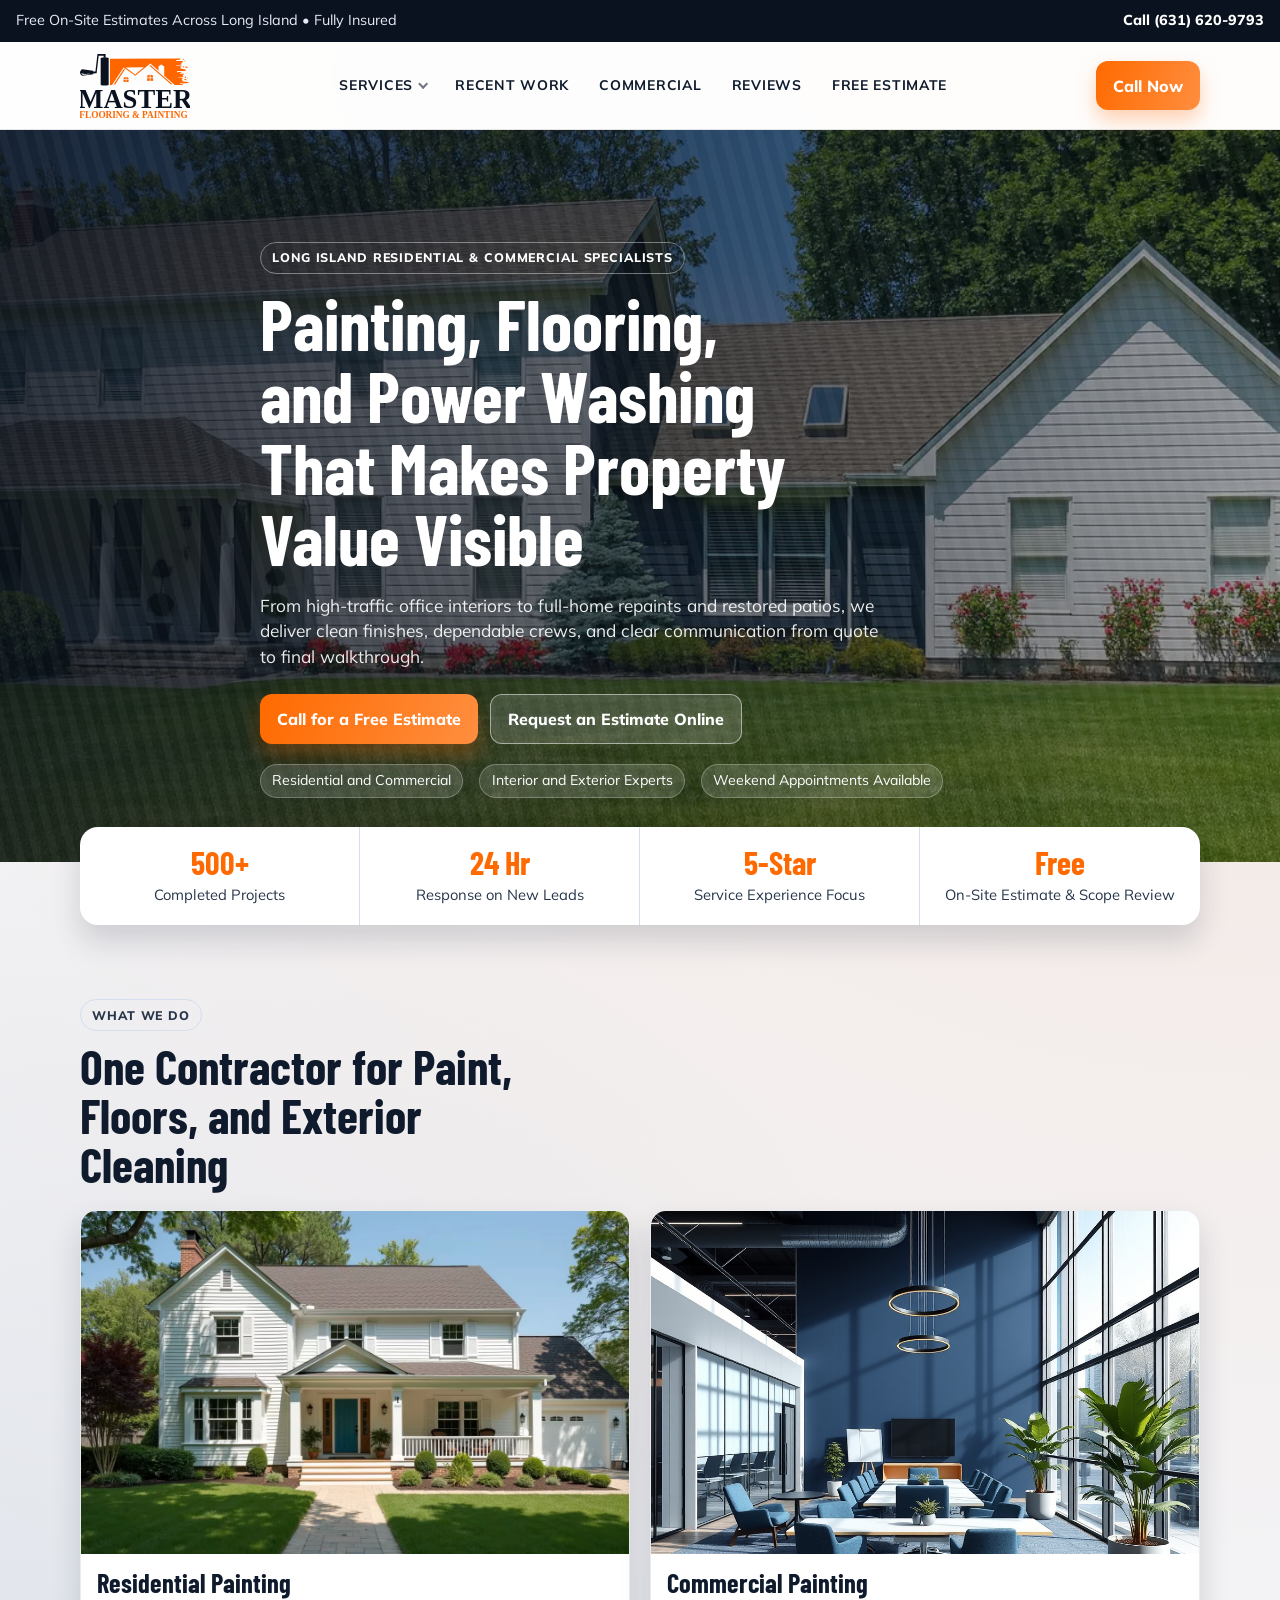
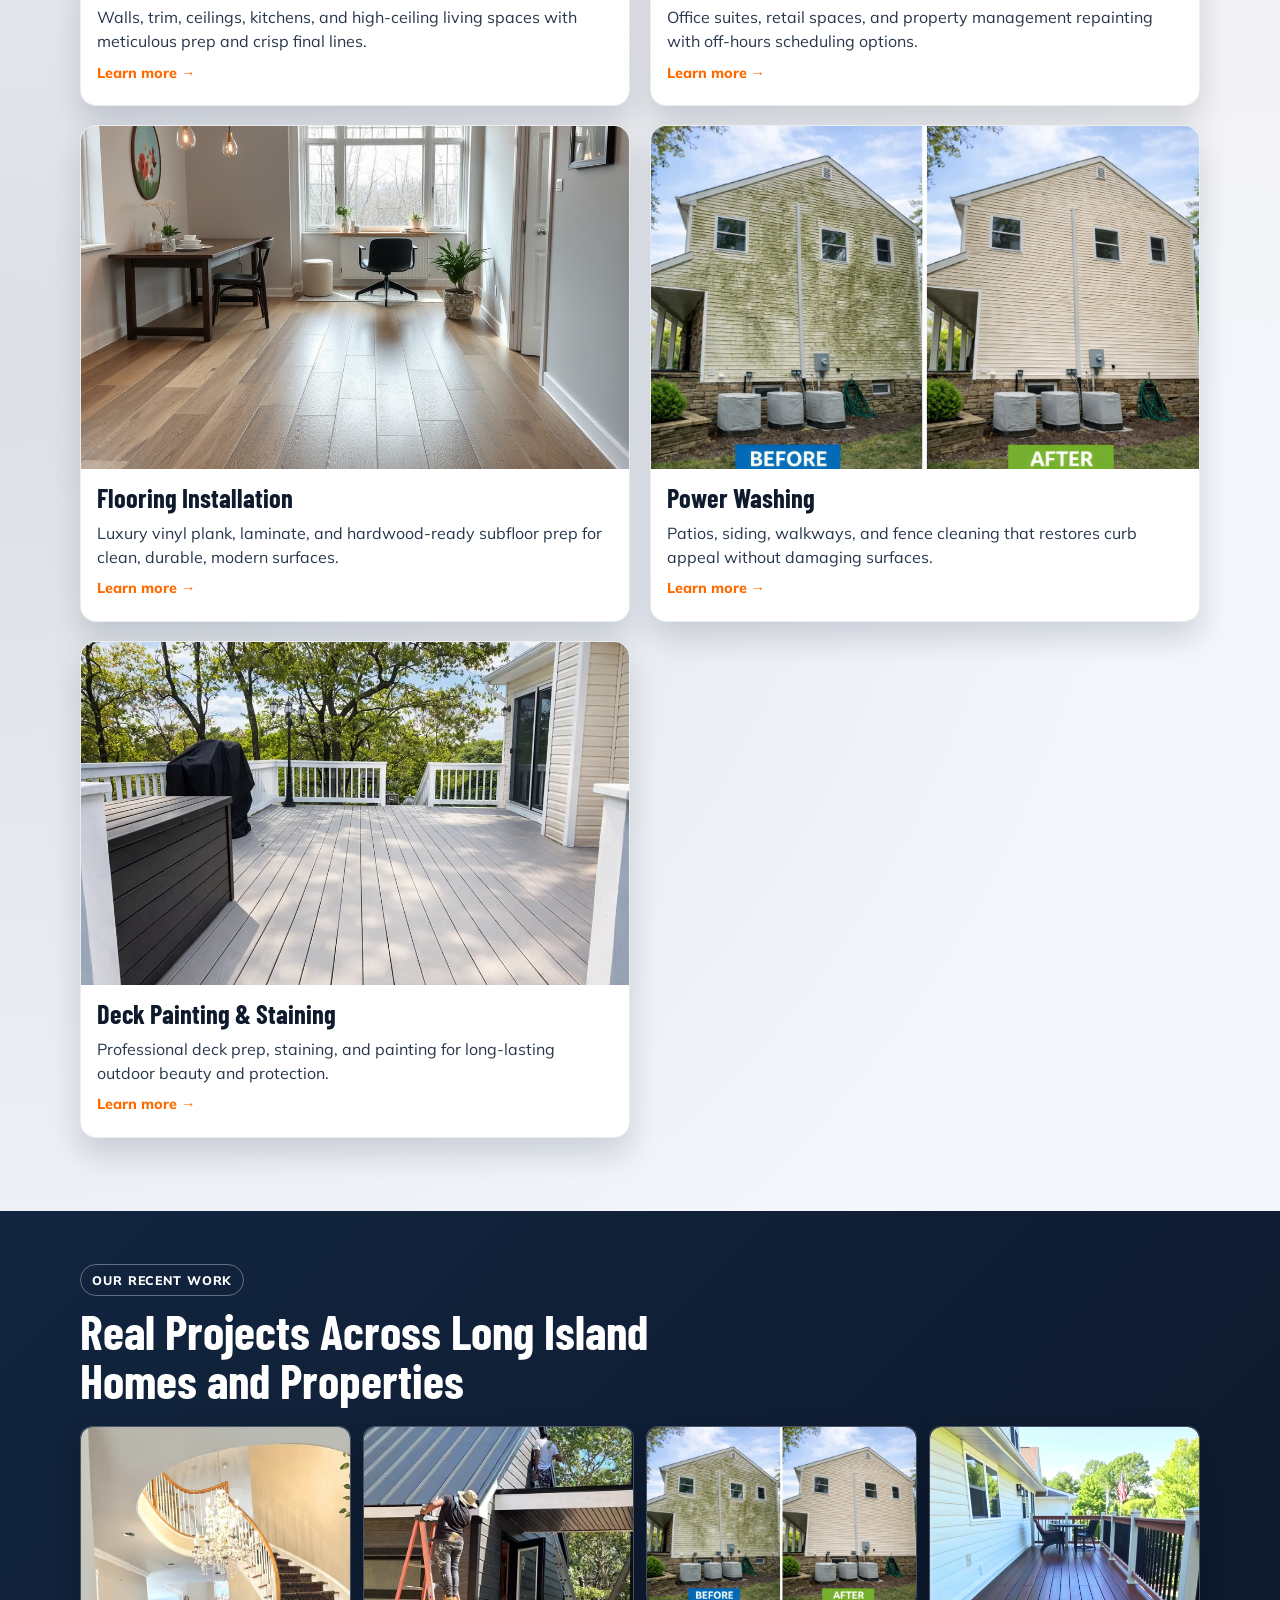
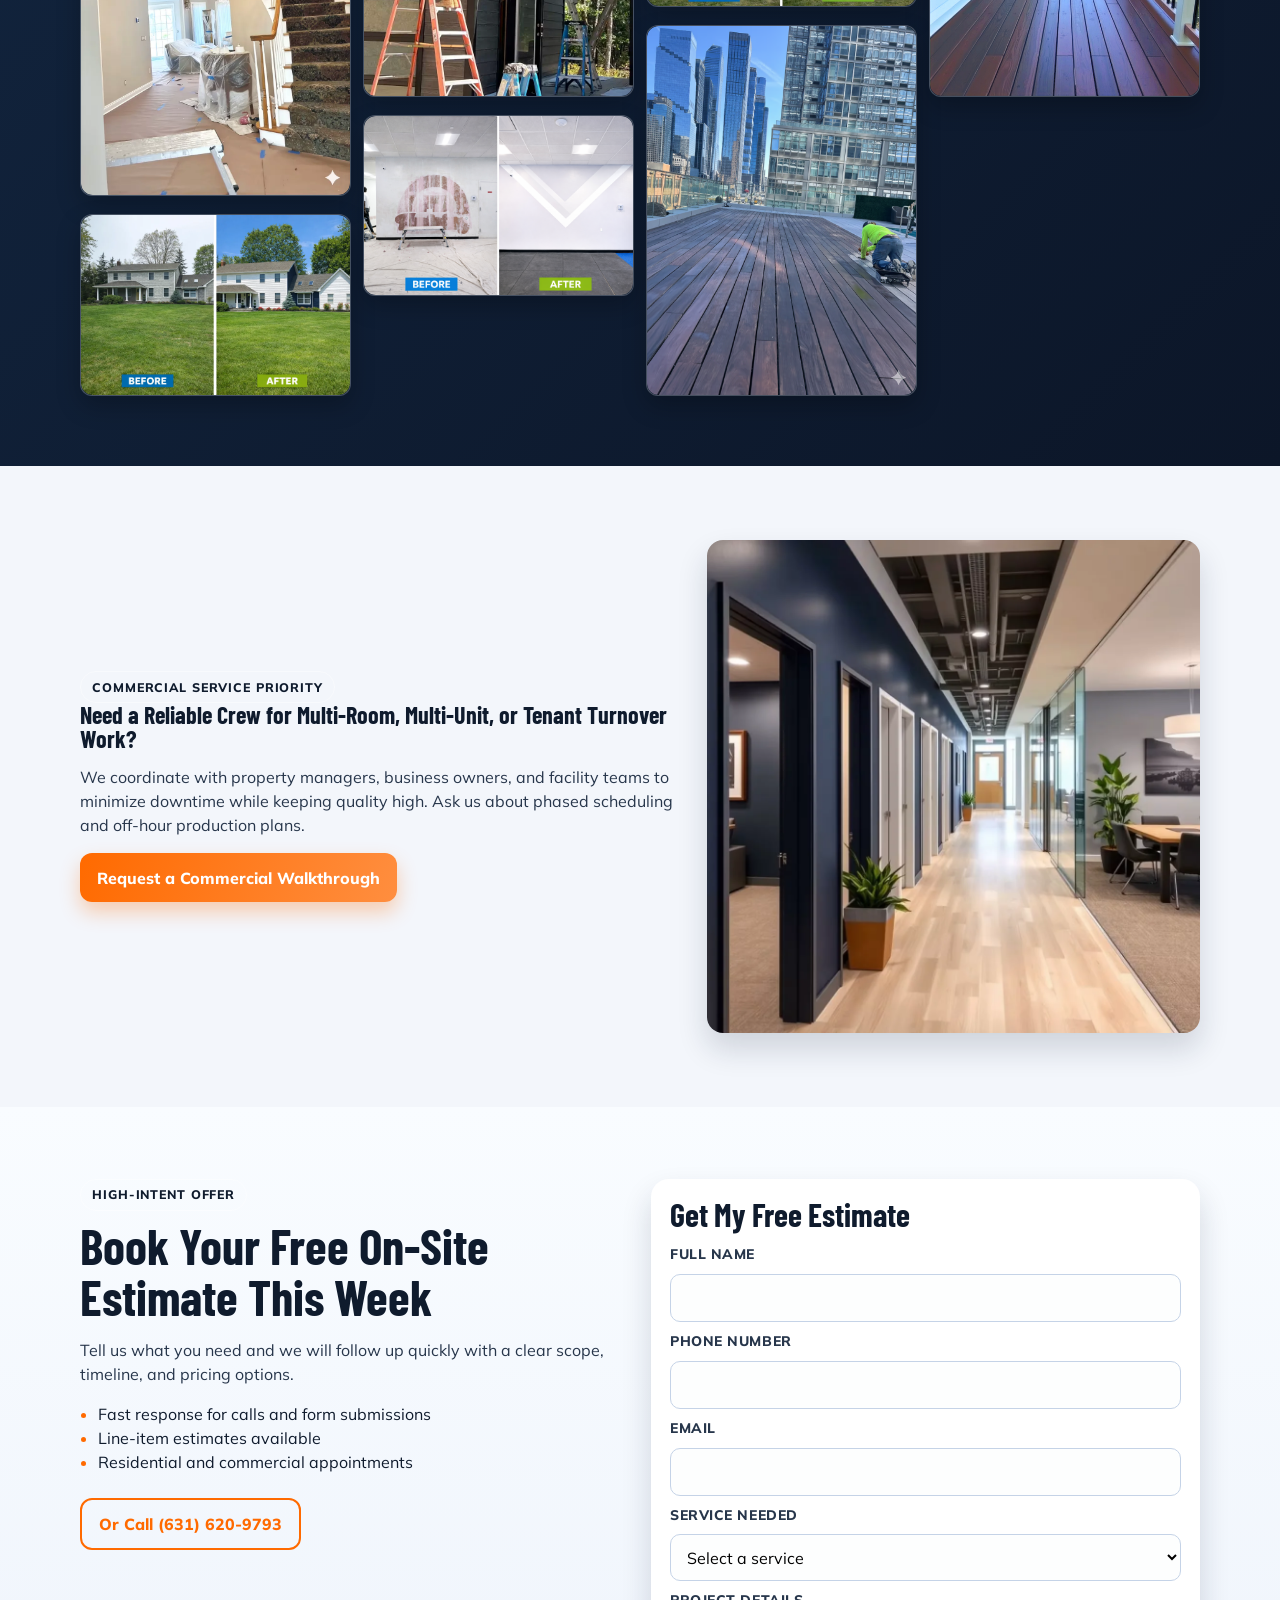
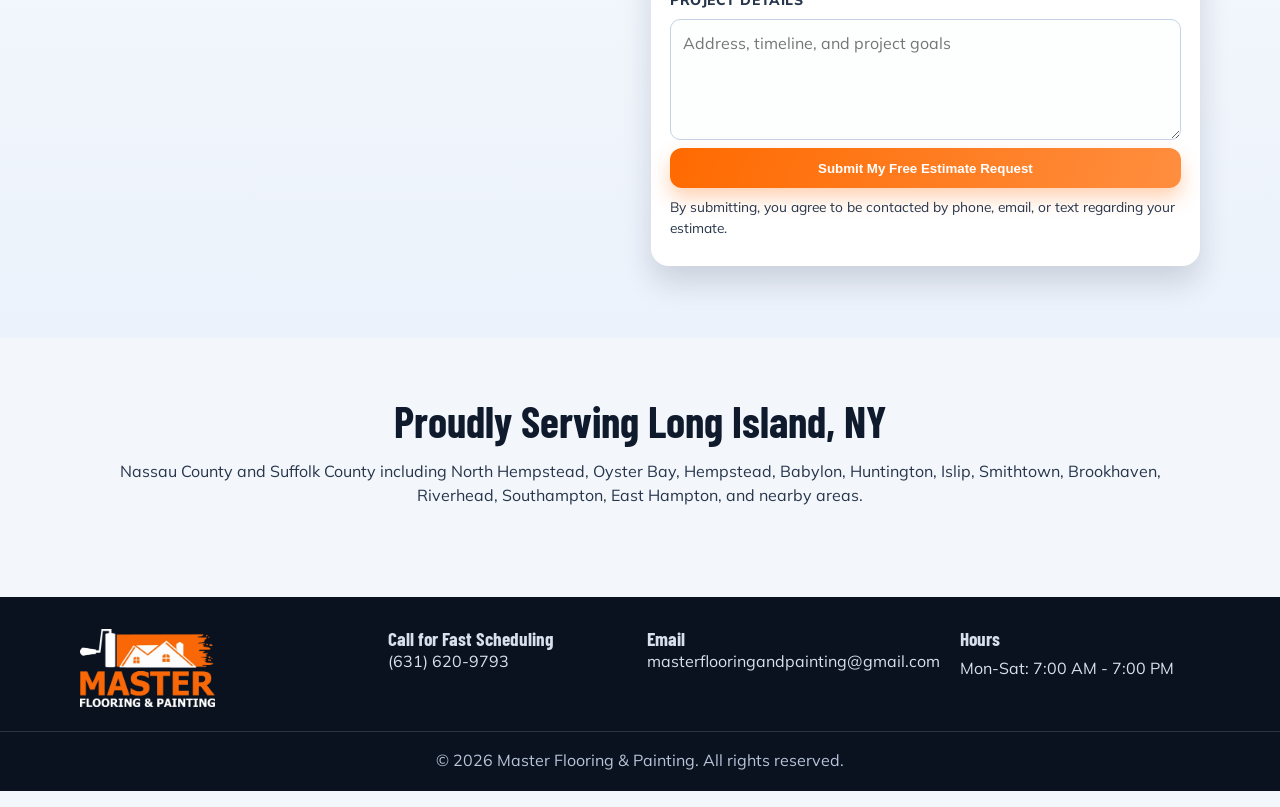
==== index.html @ aba2aeae "changes" ====
<!DOCTYPE html>
<html lang="en">
<head>
  <meta charset="UTF-8" />
  <meta name="viewport" content="width=device-width, initial-scale=1.0" />
  <title>Master Flooring & Painting | Long Island Painting, Flooring & Power Washing</title>
  <meta name="description" content="Long Island contractor specializing in residential and commercial painting, flooring, and power washing. Call now or request your free estimate." />
  <link rel="preconnect" href="https://fonts.googleapis.com" />
  <link rel="preconnect" href="https://fonts.gstatic.com" crossorigin />
  <link href="https://fonts.googleapis.com/css2?family=Barlow+Condensed:wght@500;700&family=Mulish:wght@400;600;700;800&display=swap" rel="stylesheet" />
  <link rel="stylesheet" href="styles.css" />
</head>
<body>
  <div class="top-strip">
    <p>Free On-Site Estimates Across Long Island &bull; Fully Insured</p>
    <a class="top-strip__call" href="tel:+16316209793">Call (631) 620-9793</a>
  </div>

  <header class="site-header" id="home">
    <div class="nav-wrap">
      <a class="brand" href="#home">
        <picture>
          <source srcset="assets/images/masterpaintinglogo.webp" media="(max-width: 640px)" />
          <img src="assets/images/masterpaintinglogo.svg" alt="Master Flooring and Painting logo" />
        </picture>
      </a>
      <button class="nav-toggle" type="button" aria-label="Open menu" aria-expanded="false" aria-controls="site-nav">
        <span></span>
        <span></span>
        <span></span>
      </button>
      <nav id="site-nav" class="site-nav">
        <div class="nav-dropdown">
          <a href="#services">Services</a>
          <div class="nav-dropdown__menu">
            <a href="residential-painting.html">Residential Painting</a>
            <a href="commercial-painting.html">Commercial Painting</a>
            <a href="power-washing.html">Power Washing</a>
            <a href="flooring.html">Flooring</a>
            <a href="deck-painting-staining.html">Deck Painting &amp; Staining</a>
          </div>
        </div>
        <a href="#work">Recent Work</a>
        <a href="commercial-painting.html">Commercial</a>
        <a href="reviews.html">Reviews</a>
        <a href="#estimate">Free Estimate</a>
      </nav>
      <a class="btn btn--primary" href="tel:+16316209793">Call Now</a>
    </div>
  </header>

  <main>
    <section class="hero">
      <div class="hero__overlay"></div>
      <div class="hero__content container">
        <span class="kicker">Long Island Residential & Commercial Specialists</span>
        <h1>Painting, Flooring, and Power Washing That Makes Property Value Visible</h1>
        <p>From high-traffic office interiors to full-home repaints and restored patios, we deliver clean finishes, dependable crews, and clear communication from quote to final walkthrough.</p>
        <div class="hero__cta">
          <a class="btn btn--primary" href="tel:+16316209793">Call for a Free Estimate</a>
          <a class="btn btn--ghost" href="#estimate">Request an Estimate Online</a>
        </div>
        <ul class="hero__points">
          <li>Residential and Commercial</li>
          <li>Interior and Exterior Experts</li>
          <li>Weekend Appointments Available</li>
        </ul>
      </div>
    </section>

    <section class="proof container" aria-label="Trust indicators">
      <article>
        <h3>500+</h3>
        <p>Completed Projects</p>
      </article>
      <article>
        <h3>24 Hr</h3>
        <p>Response on New Leads</p>
      </article>
      <article>
        <h3>5-Star</h3>
        <p>Service Experience Focus</p>
      </article>
      <article>
        <h3>Free</h3>
        <p>On-Site Estimate & Scope Review</p>
      </article>
    </section>

    <section class="services container" id="services">
      <div class="section-heading">
        <span class="kicker">What We Do</span>
        <h2>One Contractor for Paint, Floors, and Exterior Cleaning</h2>
      </div>
      <div class="service-grid">
        <article class="service-card">
          <img src="assets/images/exterior_painting.webp" alt="Exterior residential painting project" loading="lazy" />
          <div>
            <h3>Residential Painting</h3>
            <p>Walls, trim, ceilings, kitchens, and high-ceiling living spaces with meticulous prep and crisp final lines.</p>
            <a class="service-link" href="residential-painting.html">Learn more &#8594;</a>
          </div>
        </article>
        <article class="service-card">
          <img src="assets/images/navy blue modern office building interior.webp" alt="Commercial office painting project" loading="lazy" />
          <div>
            <h3>Commercial Painting</h3>
            <p>Office suites, retail spaces, and property management repainting with off-hours scheduling options.</p>
            <a class="service-link" href="commercial-painting.html">Learn more &#8594;</a>
          </div>
        </article>
        <article class="service-card">
          <img src="assets/images/new flooring.jpg" alt="New flooring installation in home interior" loading="lazy" />
          <div>
            <h3>Flooring Installation</h3>
            <p>Luxury vinyl plank, laminate, and hardwood-ready subfloor prep for clean, durable, modern surfaces.</p>
            <a class="service-link" href="flooring.html">Learn more &#8594;</a>
          </div>
        </article>
        <article class="service-card">
          <img src="assets/images/powerwashing_before_after_siding.webp" alt="Power washing siding before and after" loading="lazy" />
          <div>
            <h3>Power Washing</h3>
            <p>Patios, siding, walkways, and fence cleaning that restores curb appeal without damaging surfaces.</p>
            <a class="service-link" href="power-washing.html">Learn more &#8594;</a>
          </div>
        </article>
        <article class="service-card">
          <img src="assets/images/deckpainting.webp" alt="Deck painting and staining project" loading="lazy" />
          <div>
            <h3>Deck Painting &amp; Staining</h3>
            <p>Professional deck prep, staining, and painting for long-lasting outdoor beauty and protection.</p>
            <a class="service-link" href="deck-painting-staining.html">Learn more &#8594;</a>
          </div>
        </article>
      </div>
    </section>

    <section class="recent-work" id="work">
      <div class="container">
        <div class="section-heading section-heading--light recent-work__heading">
          <span class="kicker">Our Recent Work</span>
          <h2>Real Projects Across Long Island Homes and Properties</h2>
        </div>
        <div class="work-gallery">
          <figure class="work-item work-item--slot1">
            <img src="assets/images/Interior_painting_residential_house.webp" alt="Interior residential painting project" loading="lazy" />
          </figure>
          <figure class="work-item work-item--slot2">
            <img src="assets/images/exteriorpainting-before-after-house.webp" alt="Exterior house painting before and after project" loading="lazy" />
          </figure>
          <figure class="work-item work-item--slot3">
            <img src="assets/images/exterior_painting_house_residential_ladder.webp" alt="Exterior house painting with ladder setup" loading="lazy" />
          </figure>
          <figure class="work-item work-item--slot4">
            <img src="assets/images/interior painting - gym before_after.png" alt="Interior painting gym before and after" loading="lazy" />
          </figure>
          <figure class="work-item work-item--slot5">
            <img src="assets/images/powerwashing_before_after_siding.webp" alt="Siding power washing project" loading="lazy" />
          </figure>
          <figure class="work-item work-item--slot6">
            <img src="assets/images/Deck staining powerwashing.avif" alt="Deck staining and power washing project" loading="lazy" />
          </figure>
          <figure class="work-item work-item--slot7">
            <img src="assets/images/newly stained deck.webp" alt="Newly stained deck finish" loading="lazy" />
          </figure>
        </div>
      </div>
    </section>

    <section class="commercial container" id="commercial">
      <div class="commercial__content">
        <span class="kicker">Commercial Service Priority</span>
        <h2>Need a Reliable Crew for Multi-Room, Multi-Unit, or Tenant Turnover Work?</h2>
        <p>We coordinate with property managers, business owners, and facility teams to minimize downtime while keeping quality high. Ask us about phased scheduling and off-hour production plans.</p>
        <a class="btn btn--primary" href="#estimate">Request a Commercial Walkthrough</a>
      </div>
      <img src="assets/images/interior_painting_corporate.webp" alt="Corporate interior painting" loading="lazy" />
    </section>

    <section class="estimate" id="estimate">
      <div class="container estimate__grid">
        <div class="estimate__pitch">
          <span class="kicker">High-Intent Offer</span>
          <h2>Book Your Free On-Site Estimate This Week</h2>
          <p>Tell us what you need and we will follow up quickly with a clear scope, timeline, and pricing options.</p>
          <ul>
            <li>Fast response for calls and form submissions</li>
            <li>Line-item estimates available</li>
            <li>Residential and commercial appointments</li>
          </ul>
          <a class="btn btn--ghost-dark" href="tel:+16316209793">Or Call (631) 620-9793</a>
        </div>

        <form class="lead-form" action="mailto:masterflooringandpainting@gmail.com" method="post" novalidate>
          <h3>Get My Free Estimate</h3>
          <label for="name">Full Name</label>
          <input id="name" name="name" type="text" autocomplete="name" required />

          <label for="phone">Phone Number</label>
          <input id="phone" name="phone" type="tel" autocomplete="tel" required />

          <label for="email">Email</label>
          <input id="email" name="email" type="email" autocomplete="email" required />

          <label for="service">Service Needed</label>
          <select id="service" name="service" required>
            <option value="">Select a service</option>
            <option>Residential Painting</option>
            <option>Commercial Painting</option>
            <option>Flooring</option>
            <option>Power Washing</option>
            <option>Deck Painting &amp; Staining</option>
            <option>Multiple Services</option>
          </select>

          <label for="message">Project Details</label>
          <textarea id="message" name="message" rows="4" placeholder="Address, timeline, and project goals"></textarea>

          <button type="submit" class="btn btn--primary btn--full">Submit My Free Estimate Request</button>
          <p class="form-note">By submitting, you agree to be contacted by phone, email, or text regarding your estimate.</p>
          <p class="form-status" aria-live="polite"></p>
        </form>
      </div>
    </section>

    <section class="service-area container">
      <h2>Proudly Serving Long Island, NY</h2>
      <p>Nassau County and Suffolk County including North Hempstead, Oyster Bay, Hempstead, Babylon, Huntington, Islip, Smithtown, Brookhaven, Riverhead, Southampton, East Hampton, and nearby areas.</p>
    </section>
  </main>

  <footer class="site-footer">
    <div class="container footer-grid">
      <img src="assets/images/masterflooringandpaintinglogoSVGrectangleorangewhite.webp" alt="Master Flooring and Painting logo" />
      <div>
        <h4>Call for Fast Scheduling</h4>
        <a href="tel:+16316209793">(631) 620-9793</a>
      </div>
      <div>
        <h4>Email</h4>
        <a href="mailto:masterflooringandpainting@gmail.com">masterflooringandpainting@gmail.com</a>
      </div>
      <div>
        <h4>Hours</h4>
        <p>Mon-Sat: 7:00 AM - 7:00 PM</p>
      </div>
    </div>
    <p class="copyright">&copy; <span id="year"></span> Master Flooring & Painting. All rights reserved.</p>
  </footer>

  <script src="script.js"></script>
</body>
</html>
---- styles.css ----
:root {
  --ink: #0f1b2d;
  --ink-soft: #27364b;
  --surface: #f3f6fb;
  --white: #ffffff;
  --accent: #ff6a00;
  --accent-dark: #cf5300;
  --line: #d3deee;
  --shadow: 0 16px 30px rgba(19, 30, 53, 0.16);
}

* {
  box-sizing: border-box;
}

html,
body {
  margin: 0;
  padding: 0;
}

body {
  font-family: "Mulish", "Segoe UI", sans-serif;
  color: var(--ink);
  background:
    radial-gradient(circle at 100% 0%, rgba(255, 106, 0, 0.13), transparent 35%),
    radial-gradient(circle at 0% 35%, rgba(15, 27, 45, 0.1), transparent 30%),
    var(--surface);
  line-height: 1.5;
}

img {
  max-width: 100%;
  display: block;
}

ul li::marker {
  color: var(--accent);
}

.container {
  width: min(1120px, calc(100% - 2rem));
  margin-inline: auto;
}

.top-strip {
  display: flex;
  justify-content: space-between;
  align-items: center;
  gap: 1rem;
  padding: 0.65rem 1rem;
  background: #0b121f;
  color: #e7ecf6;
  font-size: 0.9rem;
}

.top-strip p {
  margin: 0;
}

.top-strip__call {
  color: #fff;
  text-decoration: none;
  font-weight: 800;
}

.site-header {
  position: sticky;
  top: 0;
  z-index: 20;
  backdrop-filter: blur(9px);
  background: rgba(255, 255, 255, 0.9);
  border-bottom: 1px solid rgba(11, 18, 31, 0.1);
}

.nav-wrap {
  width: min(1120px, calc(100% - 2rem));
  margin-inline: auto;
  padding: 0.7rem 0;
  display: grid;
  align-items: center;
  grid-template-columns: auto 1fr auto;
  gap: 1rem;
}

.brand img {
  width: clamp(70px, 10vw, 110px);
  height: auto;
  object-fit: contain;
}

nav {
  justify-self: center;
  display: flex;
  gap: 0.2rem;
  flex-wrap: wrap;
  align-items: center;
}

nav > a {
  color: var(--ink);
  text-decoration: none;
  font-weight: 700;
  font-size: 0.87rem;
  letter-spacing: 0.05em;
  text-transform: uppercase;
  padding: 0.5rem 0.85rem;
  border-radius: 8px;
  transition: background 0.18s, color 0.18s;
}

nav > a:hover {
  background: var(--surface);
  color: var(--accent);
}

.nav-toggle {
  display: none;
  width: 42px;
  height: 42px;
  border: 1px solid var(--line);
  background: var(--white);
  border-radius: 10px;
  align-items: center;
  justify-content: center;
  gap: 0.25rem;
  flex-direction: column;
  cursor: pointer;
}

.nav-toggle span {
  display: block;
  width: 18px;
  height: 2px;
  background: var(--ink);
  border-radius: 2px;
  transition: transform 0.2s ease, opacity 0.2s ease;
}

.nav-toggle[aria-expanded="true"] span:nth-child(1) {
  transform: translateY(6px) rotate(45deg);
}

.nav-toggle[aria-expanded="true"] span:nth-child(2) {
  opacity: 0;
}

.nav-toggle[aria-expanded="true"] span:nth-child(3) {
  transform: translateY(-6px) rotate(-45deg);
}

.kicker {
  display: inline-block;
  padding: 0.35rem 0.7rem;
  border: 1px solid rgba(255, 255, 255, 0.4);
  border-radius: 999px;
  font-size: 0.78rem;
  letter-spacing: 0.07em;
  text-transform: uppercase;
  font-weight: 800;
}

.btn {
  border: none;
  border-radius: 12px;
  padding: 0.78rem 1.05rem;
  font-weight: 800;
  text-decoration: none;
  display: inline-flex;
  align-items: center;
  justify-content: center;
  transition: 0.2s ease;
  cursor: pointer;
}

.btn:hover {
  transform: translateY(-2px);
}

.btn--primary {
  background: linear-gradient(110deg, var(--accent), #ff8e3f);
  color: white;
  box-shadow: 0 10px 20px rgba(255, 106, 0, 0.3);
}

.btn--ghost {
  background: rgba(255, 255, 255, 0.14);
  color: white;
  border: 1px solid rgba(255, 255, 255, 0.5);
}

.btn--ghost-dark {
  background: transparent;
  color: var(--accent);
  border: 2px solid var(--accent);
}

.btn--full {
  width: 100%;
}

.hero {
  min-height: 76vh;
  display: grid;
  align-items: end;
  position: relative;
  background-image: linear-gradient(100deg, rgba(8, 15, 26, 0.88), rgba(8, 15, 26, 0.35)), url("assets/images/exterior_painting_house_residential.webp");
  background-size: cover;
  background-position: center;
}

.hero__overlay {
  position: absolute;
  inset: 0;
  background: repeating-linear-gradient(75deg, rgba(255, 255, 255, 0.03) 0 8px, transparent 8px 17px);
  pointer-events: none;
}

.hero__content {
  position: relative;
  color: #fff;
  padding-block: 7rem 4rem;
  max-width: 760px;
  animation: rise 0.8s ease;
}

h1,
h2,
h3,
h4 {
  font-family: "Barlow Condensed", "Impact", sans-serif;
  line-height: 1.02;
  margin: 0;
}

h1 {
  margin-top: 0.9rem;
  font-size: clamp(2.2rem, 6vw, 4.4rem);
  max-width: 17ch;
}

.hero p {
  font-size: 1.08rem;
  color: rgba(255, 255, 255, 0.91);
  max-width: 62ch;
}

.hero__cta {
  display: flex;
  gap: 0.8rem;
  flex-wrap: wrap;
  margin-top: 1.45rem;
}

.hero__points {
  list-style: none;
  margin: 1.2rem 0 0;
  padding: 0;
  display: flex;
  gap: 1rem;
  flex-wrap: wrap;
}

.hero__points li {
  padding: 0.35rem 0.7rem;
  background: rgba(255, 255, 255, 0.14);
  border-radius: 999px;
  border: 1px solid rgba(255, 255, 255, 0.25);
  font-size: 0.88rem;
}

.proof {
  margin-top: -2.2rem;
  position: relative;
  z-index: 2;
  background: var(--white);
  border-radius: 18px;
  box-shadow: var(--shadow);
  display: grid;
  grid-template-columns: repeat(4, minmax(0, 1fr));
  overflow: hidden;
}

.proof article {
  padding: 1.2rem;
  border-right: 1px solid var(--line);
  text-align: center;
}

.proof article:last-child {
  border-right: none;
}

.proof h3 {
  color: var(--accent);
  font-size: 2rem;
}

.proof p {
  margin: 0.35rem 0 0;
  color: var(--ink-soft);
  font-size: 0.92rem;
}

.services,
.commercial,
.service-area {
  padding-block: 4.6rem;
}

.section-heading {
  margin-bottom: 1.3rem;
}

.section-heading .kicker {
  color: var(--ink-soft);
  border-color: var(--line);
}

.section-heading h2 {
  margin-top: 0.7rem;
  font-size: clamp(1.9rem, 4vw, 3rem);
  max-width: 20ch;
}

.service-grid {
  display: grid;
  gap: 1.2rem;
  grid-template-columns: repeat(2, minmax(0, 1fr));
}

.service-card {
  background: var(--white);
  border-radius: 16px;
  overflow: hidden;
  box-shadow: var(--shadow);
  border: 1px solid rgba(12, 22, 38, 0.08);
  transition: transform 0.24s ease;
}

.service-card:hover {
  transform: translateY(-4px);
}

.service-card img {
  aspect-ratio: 16 / 10;
  object-fit: cover;
}

.service-card div {
  padding: 1rem 1rem 1.3rem;
}

.service-card h3 {
  font-size: 1.65rem;
}

.service-card p {
  margin: 0.55rem 0 0;
  color: var(--ink-soft);
}

.recent-work {
  background: linear-gradient(135deg, #12253f, #0c1628);
  color: white;
  padding-block: 3.3rem;
}

.section-heading--light .kicker {
  color: white;
  border-color: rgba(255, 255, 255, 0.34);
}

.recent-work__heading h2 {
  max-width: 26ch;
}

.work-gallery {
  margin-top: 0.95rem;
  column-count: 4;
  column-gap: 0.75rem;
}

.work-item {
  display: inline-block;
  width: 100%;
  margin: 0 0 0.75rem;
  border-radius: 12px;
  overflow: hidden;
  border: 1px solid rgba(255, 255, 255, 0.2);
  background: rgba(255, 255, 255, 0.04);
  box-shadow: 0 10px 24px rgba(0, 0, 0, 0.24);
  break-inside: avoid;
  transition: transform 0.2s ease, box-shadow 0.2s ease;
}

.work-item--slot1 {
  grid-column: auto;
  grid-row: auto;
}

.work-item--slot2 {
  grid-column: auto;
  grid-row: auto;
}

.work-item--slot3 {
  grid-column: auto;
  grid-row: auto;
}

.work-item--slot4 {
  grid-column: auto;
  grid-row: auto;
}

.work-item--slot5 {
  grid-column: auto;
  grid-row: auto;
}

.work-item--slot6 {
  grid-column: auto;
  grid-row: auto;
}

.work-item--slot7 {
  grid-column: auto;
  grid-row: auto;
}

.work-item img {
  border-radius: 12px;
  width: 100%;
  height: auto;
  object-fit: initial;
  background: transparent;
  transition: transform 0.26s ease;
}

.work-item:hover {
  transform: translateY(-3px);
  box-shadow: 0 14px 30px rgba(0, 0, 0, 0.34);
}

.work-item:hover img {
  transform: scale(1.015);
}

.commercial {
  display: grid;
  grid-template-columns: 1.1fr 0.9fr;
  gap: 1.5rem;
  align-items: center;
}

.commercial img {
  border-radius: 16px;
  box-shadow: var(--shadow);
  min-height: 320px;
  object-fit: cover;
}

.commercial__content p {
  color: var(--ink-soft);
  margin: 0.85rem 0 1rem;
}

.estimate {
  background: linear-gradient(180deg, #f9fcff 0%, #ecf2fb 100%);
  padding-block: 4.5rem;
}

.estimate__grid {
  display: grid;
  grid-template-columns: 1fr 1fr;
  gap: 1.35rem;
}

.estimate__pitch h2 {
  margin-top: 0.6rem;
  font-size: clamp(2rem, 4.5vw, 3.1rem);
}

.estimate__pitch p {
  color: var(--ink-soft);
}

.estimate__pitch ul {
  margin: 1rem 0 1.5rem;
  padding-left: 1.1rem;
}

.lead-form {
  background: var(--white);
  border-radius: 18px;
  padding: 1.2rem;
  box-shadow: var(--shadow);
  display: grid;
  gap: 0.55rem;
}

.lead-form h3 {
  font-size: 2rem;
  margin-bottom: 0.3rem;
}

.lead-form label {
  font-size: 0.87rem;
  font-weight: 800;
  color: var(--ink-soft);
  text-transform: uppercase;
  letter-spacing: 0.04em;
}

.lead-form input,
.lead-form select,
.lead-form textarea {
  border: 1px solid #c5d3e7;
  border-radius: 10px;
  padding: 0.7rem 0.74rem;
  font: inherit;
  background: #fdfefe;
}

.lead-form input:focus,
.lead-form select:focus,
.lead-form textarea:focus {
  border-color: var(--accent);
  outline: none;
  box-shadow: 0 0 0 3px rgba(255, 106, 0, 0.16);
}

.form-note,
.form-status {
  margin: 0;
  font-size: 0.86rem;
  color: var(--ink-soft);
}

.form-status {
  font-weight: 700;
}

.service-area {
  text-align: center;
  padding-top: 3.8rem;
}

.service-area h2 {
  font-size: clamp(1.8rem, 4vw, 2.7rem);
}

.service-area p {
  color: var(--ink-soft);
}

.site-footer {
  background: #0b121f;
  color: #d8e0ee;
  padding-top: 2rem;
}

.footer-grid {
  display: grid;
  grid-template-columns: 1.2fr repeat(3, 1fr);
  gap: 1.2rem;
  align-items: start;
}

.footer-grid img {
  width: min(135px, 100%);
  filter: saturate(0.95);
}

.footer-grid h4 {
  font-size: 1.2rem;
}

.footer-grid a,
.footer-grid p {
  margin: 0.45rem 0 0;
  color: #d8e0ee;
  text-decoration: none;
}

.copyright {
  border-top: 1px solid rgba(255, 255, 255, 0.14);
  text-align: center;
  margin-top: 1.5rem;
  padding: 0.95rem 1rem 1.2rem;
  color: #b8c4d9;
}

@keyframes rise {
  from {
    transform: translateY(18px);
    opacity: 0;
  }
  to {
    transform: translateY(0);
    opacity: 1;
  }
}

@media (max-width: 960px) {
  .nav-wrap {
    grid-template-columns: 1fr auto;
    justify-items: stretch;
    align-items: center;
    gap: 0.65rem;
  }

  .nav-toggle {
    display: inline-flex;
    justify-self: end;
  }

  .site-nav {
    display: none;
    grid-column: 1 / -1;
    justify-self: stretch;
    width: 100%;
    grid-template-columns: 1fr;
    gap: 0.3rem;
    background: var(--white);
    border: 1px solid var(--line);
    border-radius: 14px;
    padding: 0.55rem;
    box-shadow: var(--shadow);
  }

  .site-nav.is-open {
    display: grid;
  }

  nav > a,
  .nav-dropdown > a {
    width: 100%;
    justify-content: flex-start;
    text-align: left;
    padding: 0.62rem 0.5rem;
    font-size: 0.78rem;
  }

  .nav-dropdown {
    width: 100%;
  }

  .nav-dropdown__menu {
    position: static;
    display: flex;
    left: 0;
    top: auto;
    transform: none;
    min-width: 100%;
    box-shadow: none;
    border: none;
    padding: 0.15rem 0;
    gap: 0;
  }

  .nav-wrap > .btn {
    grid-column: 1 / -1;
    justify-self: stretch;
    width: 100%;
  }

  .proof,
  .service-grid,
  .commercial,
  .estimate__grid,
  .footer-grid {
    grid-template-columns: 1fr;
  }

  .work-gallery {
    column-count: 2;
  }

  .work-item,
  .work-item--slot1,
  .work-item--slot2,
  .work-item--slot3,
  .work-item--slot4,
  .work-item--slot5,
  .work-item--slot6,
  .work-item--slot7 {
    grid-column: span 1;
    grid-row: auto;
  }

  .proof {
    margin-top: 1.3rem;
  }

  .proof article {
    border-right: none;
    border-bottom: 1px solid var(--line);
  }

  .proof article:last-child {
    border-bottom: none;
  }
}

@media (max-width: 640px) {
  .container {
    width: min(1120px, calc(100% - 1.25rem));
  }

  .top-strip {
    flex-direction: column;
    text-align: center;
    gap: 0.35rem;
    padding: 0.55rem 0.75rem;
    font-size: 0.82rem;
  }

  .brand img {
    width: clamp(88px, 24vw, 110px);
  }

  .hero {
    min-height: 72vh;
  }

  .hero__content {
    padding-block: 5rem 2.2rem;
  }

  .hero p,
  .service-hero__content > p {
    font-size: 0.98rem;
  }

  .hero__cta {
    gap: 0.55rem;
  }

  .hero__cta .btn {
    width: 100%;
  }

  .hero__points {
    gap: 0.55rem;
  }

  .hero__points li {
    font-size: 0.8rem;
    padding: 0.3rem 0.56rem;
  }

  h1 {
    max-width: 13ch;
  }

  .services,
  .commercial,
  .service-area,
  .estimate,
  .service-detail,
  .process-section,
  .why-us {
    padding-block: 3.1rem;
  }

  .proof {
    border-radius: 14px;
  }

  .proof article {
    padding: 0.95rem;
  }

  .proof h3 {
    font-size: 1.6rem;
  }

  .service-card div {
    padding: 0.9rem 0.9rem 1rem;
  }

  .service-card h3 {
    font-size: 1.35rem;
  }

  .service-detail__copy ul {
    padding-left: 1rem;
  }

  .process-step {
    padding: 1.05rem;
  }

  .lead-form {
    border-radius: 14px;
    padding: 0.95rem;
  }

  .lead-form h3 {
    font-size: 1.55rem;
  }

  .footer-grid {
    gap: 0.8rem;
    text-align: center;
  }

  .footer-grid img {
    margin-inline: auto;
  }

  .copyright {
    font-size: 0.83rem;
    padding-inline: 0.75rem;
  }
}

@media (hover: none) {
  .nav-dropdown:hover .nav-dropdown__menu {
    display: none;
  }

  .nav-dropdown:focus-within .nav-dropdown__menu {
    display: flex;
  }
}

/* â”€â”€ Dropdown Navigation â”€â”€â”€â”€â”€â”€â”€â”€â”€â”€â”€â”€â”€â”€â”€â”€â”€â”€â”€â”€â”€â”€â”€â”€â”€â”€â”€â”€â”€â”€â”€â”€â”€â”€â”€â”€â”€â”€â”€ */
.nav-dropdown {
  position: relative;
}

.nav-dropdown::after {
  content: "";
  position: absolute;
  left: 0;
  right: 0;
  top: 100%;
  height: 0.55rem;
}

.nav-dropdown > a {
  color: var(--ink);
  text-decoration: none;
  font-weight: 700;
  font-size: 0.87rem;
  letter-spacing: 0.05em;
  text-transform: uppercase;
  padding: 0.5rem 0.85rem;
  border-radius: 8px;
  display: inline-flex;
  align-items: center;
  gap: 0.3rem;
  transition: background 0.18s, color 0.18s;
}

.nav-dropdown > a::after {
  content: "";
  display: inline-block;
  width: 0.38em;
  height: 0.38em;
  border-right: 2px solid currentColor;
  border-bottom: 2px solid currentColor;
  transform: rotate(45deg) translateY(-0.15em);
  opacity: 0.6;
}

.nav-dropdown > a:hover {
  background: var(--surface);
  color: var(--accent);
}

.nav-dropdown__menu {
  display: none;
  position: absolute;
  top: calc(100% + 0.12rem);
  left: 50%;
  transform: translateX(-50%);
  background: var(--white);
  border-radius: 14px;
  box-shadow: 0 16px 48px rgba(15, 27, 45, 0.18), 0 0 0 1px rgba(15,27,45,0.07);
  min-width: 230px;
  flex-direction: column;
  overflow: hidden;
  z-index: 100;
  padding: 0.4rem;
  gap: 0.1rem;
}

.nav-dropdown:hover .nav-dropdown__menu,
.nav-dropdown:focus-within .nav-dropdown__menu {
  display: flex;
}

.nav-dropdown__menu a {
  padding: 0.6rem 1rem;
  color: var(--ink);
  text-decoration: none;
  font-weight: 700;
  font-size: 0.87rem;
  letter-spacing: 0.04em;
  text-transform: uppercase;
  border-radius: 9px;
  transition: background 0.15s, color 0.15s;
  border: none;
}

.nav-dropdown__menu a:last-child {
  border-bottom: none;
}

.nav-dropdown__menu a:hover {
  background: var(--surface);
  color: var(--accent);
}

/* â”€â”€ Service Page Hero â”€â”€â”€â”€â”€â”€â”€â”€â”€â”€â”€â”€â”€â”€â”€â”€â”€â”€â”€â”€â”€â”€â”€â”€â”€â”€â”€â”€â”€â”€â”€â”€â”€â”€â”€â”€â”€â”€â”€â”€ */
.service-hero {
  min-height: 60vh;
  display: grid;
  align-items: end;
  position: relative;
  background-size: cover;
  background-position: center;
}

.service-hero__overlay {
  position: absolute;
  inset: 0;
  background: linear-gradient(100deg, rgba(8, 15, 26, 0.88), rgba(8, 15, 26, 0.38));
  pointer-events: none;
}

.service-hero__content {
  position: relative;
  color: #fff;
  padding-block: 5.5rem 3.5rem;
  max-width: 780px;
  animation: rise 0.8s ease;
}

.service-hero .kicker {
  color: rgba(255, 255, 255, 0.85);
  border-color: rgba(255, 255, 255, 0.4);
}

.service-hero h1 {
  margin-top: 0.9rem;
  font-size: clamp(2rem, 5.5vw, 3.8rem);
}

.service-hero > .service-hero__content p,
.service-hero__content > p {
  font-size: 1.08rem;
  color: rgba(255, 255, 255, 0.88);
  max-width: 60ch;
  margin: 0.75rem 0 1.5rem;
}

/* â”€â”€ Service Detail Sections â”€â”€â”€â”€â”€â”€â”€â”€â”€â”€â”€â”€â”€â”€â”€â”€â”€â”€â”€â”€â”€â”€â”€â”€â”€â”€â”€â”€â”€â”€â”€â”€â”€â”€â”€ */
.service-detail {
  padding-block: 4.5rem;
}

.service-detail__grid {
  display: grid;
  grid-template-columns: 1fr 1fr;
  gap: 2.5rem;
  align-items: center;
}

.service-detail__grid--reversed {
  direction: rtl;
}

.service-detail__grid--reversed > * {
  direction: ltr;
}

.service-detail__copy h2 {
  font-size: clamp(1.8rem, 4vw, 2.8rem);
  margin-bottom: 0.7rem;
}

.service-detail__copy p {
  color: var(--ink-soft);
  margin: 0.5rem 0 1rem;
}

.service-detail__copy ul {
  margin: 0 0 1.5rem;
  padding-left: 1.2rem;
}

.service-detail__copy li {
  color: var(--ink-soft);
  margin-bottom: 0.45rem;
}

.service-detail__img {
  border-radius: 16px;
  box-shadow: var(--shadow);
  object-fit: cover;
  width: 100%;
  aspect-ratio: 4 / 3;
}

/* â”€â”€ Process Steps â”€â”€â”€â”€â”€â”€â”€â”€â”€â”€â”€â”€â”€â”€â”€â”€â”€â”€â”€â”€â”€â”€â”€â”€â”€â”€â”€â”€â”€â”€â”€â”€â”€â”€â”€â”€â”€â”€â”€â”€â”€â”€â”€â”€â”€ */
.process-section {
  background: linear-gradient(135deg, #12253f, #0c1628);
  padding-block: 4.2rem;
}

.process-section .section-heading .kicker {
  color: rgba(255, 255, 255, 0.85);
  border-color: rgba(255, 255, 255, 0.35);
}

.process-section .section-heading h2 {
  color: white;
}

.process-steps {
  display: grid;
  grid-template-columns: repeat(4, 1fr);
  gap: 1.2rem;
  margin-top: 2rem;
}

.process-step {
  background: rgba(255, 255, 255, 0.07);
  border: 1px solid rgba(255, 255, 255, 0.12);
  border-radius: 16px;
  padding: 1.4rem;
}

.process-step__num {
  display: inline-flex;
  align-items: center;
  justify-content: center;
  width: 2.4rem;
  height: 2.4rem;
  background: linear-gradient(110deg, var(--accent), #ff8e3f);
  border-radius: 50%;
  font-family: "Barlow Condensed", sans-serif;
  font-weight: 700;
  font-size: 1.2rem;
  color: white;
  margin-bottom: 0.75rem;
}

.process-step h3 {
  font-size: 1.3rem;
  color: white;
  margin-bottom: 0.4rem;
}

.process-step p {
  color: rgba(255, 255, 255, 0.72);
  font-size: 0.92rem;
  margin: 0;
}

/* â”€â”€ Why Choose Us â”€â”€â”€â”€â”€â”€â”€â”€â”€â”€â”€â”€â”€â”€â”€â”€â”€â”€â”€â”€â”€â”€â”€â”€â”€â”€â”€â”€â”€â”€â”€â”€â”€â”€â”€â”€â”€â”€â”€â”€â”€â”€â”€â”€â”€ */
.why-us {
  background: var(--surface);
  padding-block: 4rem;
}

.why-us .section-heading .kicker {
  color: var(--ink-soft);
  border-color: var(--line);
}

.why-us-grid {
  display: grid;
  grid-template-columns: repeat(3, 1fr);
  gap: 1.2rem;
  margin-top: 1.5rem;
}

.why-us-card {
  background: var(--white);
  border-radius: 16px;
  padding: 1.4rem;
  border: 1px solid var(--line);
  box-shadow: 0 4px 14px rgba(15, 27, 45, 0.07);
}

.why-us-card h3 {
  font-size: 1.3rem;
  color: var(--accent);
  margin-bottom: 0.45rem;
}

.why-us-card p {
  color: var(--ink-soft);
  font-size: 0.93rem;
  margin: 0;
}

/* â”€â”€ Service Card "Learn more" link â”€â”€â”€â”€â”€â”€â”€â”€â”€â”€â”€â”€â”€â”€â”€â”€â”€â”€â”€â”€â”€â”€â”€â”€â”€â”€â”€â”€ */
.service-link {
  display: inline-flex;
  align-items: center;
  gap: 0.25rem;
  color: var(--accent);
  font-weight: 800;
  font-size: 0.9rem;
  text-decoration: none;
  margin-top: 0.6rem;
}

.service-link:hover {
  text-decoration: underline;
}

/* â”€â”€ Responsive: service page elements â”€â”€â”€â”€â”€â”€â”€â”€â”€â”€â”€â”€â”€â”€â”€â”€â”€â”€â”€â”€â”€â”€â”€â”€â”€ */
@media (max-width: 960px) {
  .service-detail__grid {
    grid-template-columns: 1fr;
  }

  .service-detail__grid--reversed {
    direction: ltr;
  }

  .process-steps {
    grid-template-columns: repeat(2, 1fr);
  }

  .why-us-grid {
    grid-template-columns: repeat(2, 1fr);
  }
}

@media (max-width: 640px) {
  .process-steps,
  .why-us-grid,
  .work-gallery {
    grid-template-columns: 1fr;
  }

  .work-gallery {
    column-count: 1;
  }

  .service-hero__content {
    padding-block: 5rem 2.5rem;
  }
}
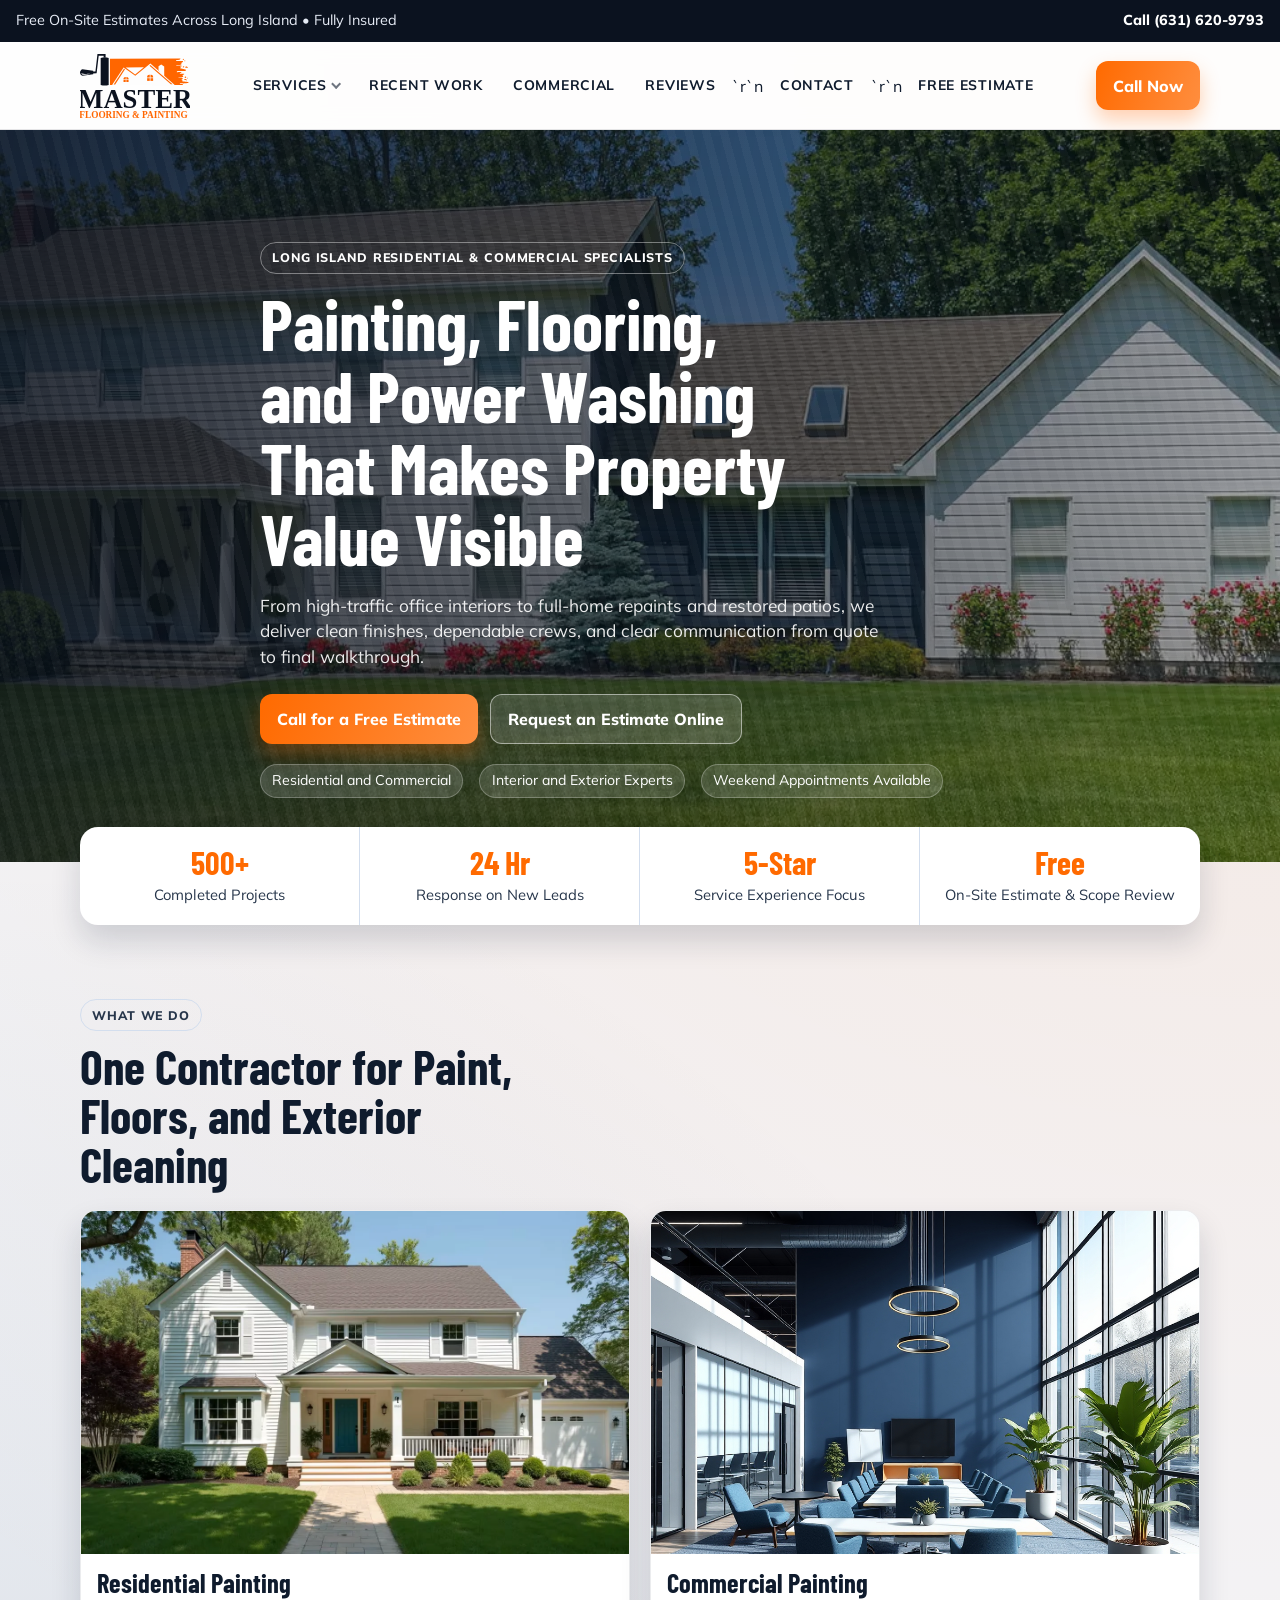
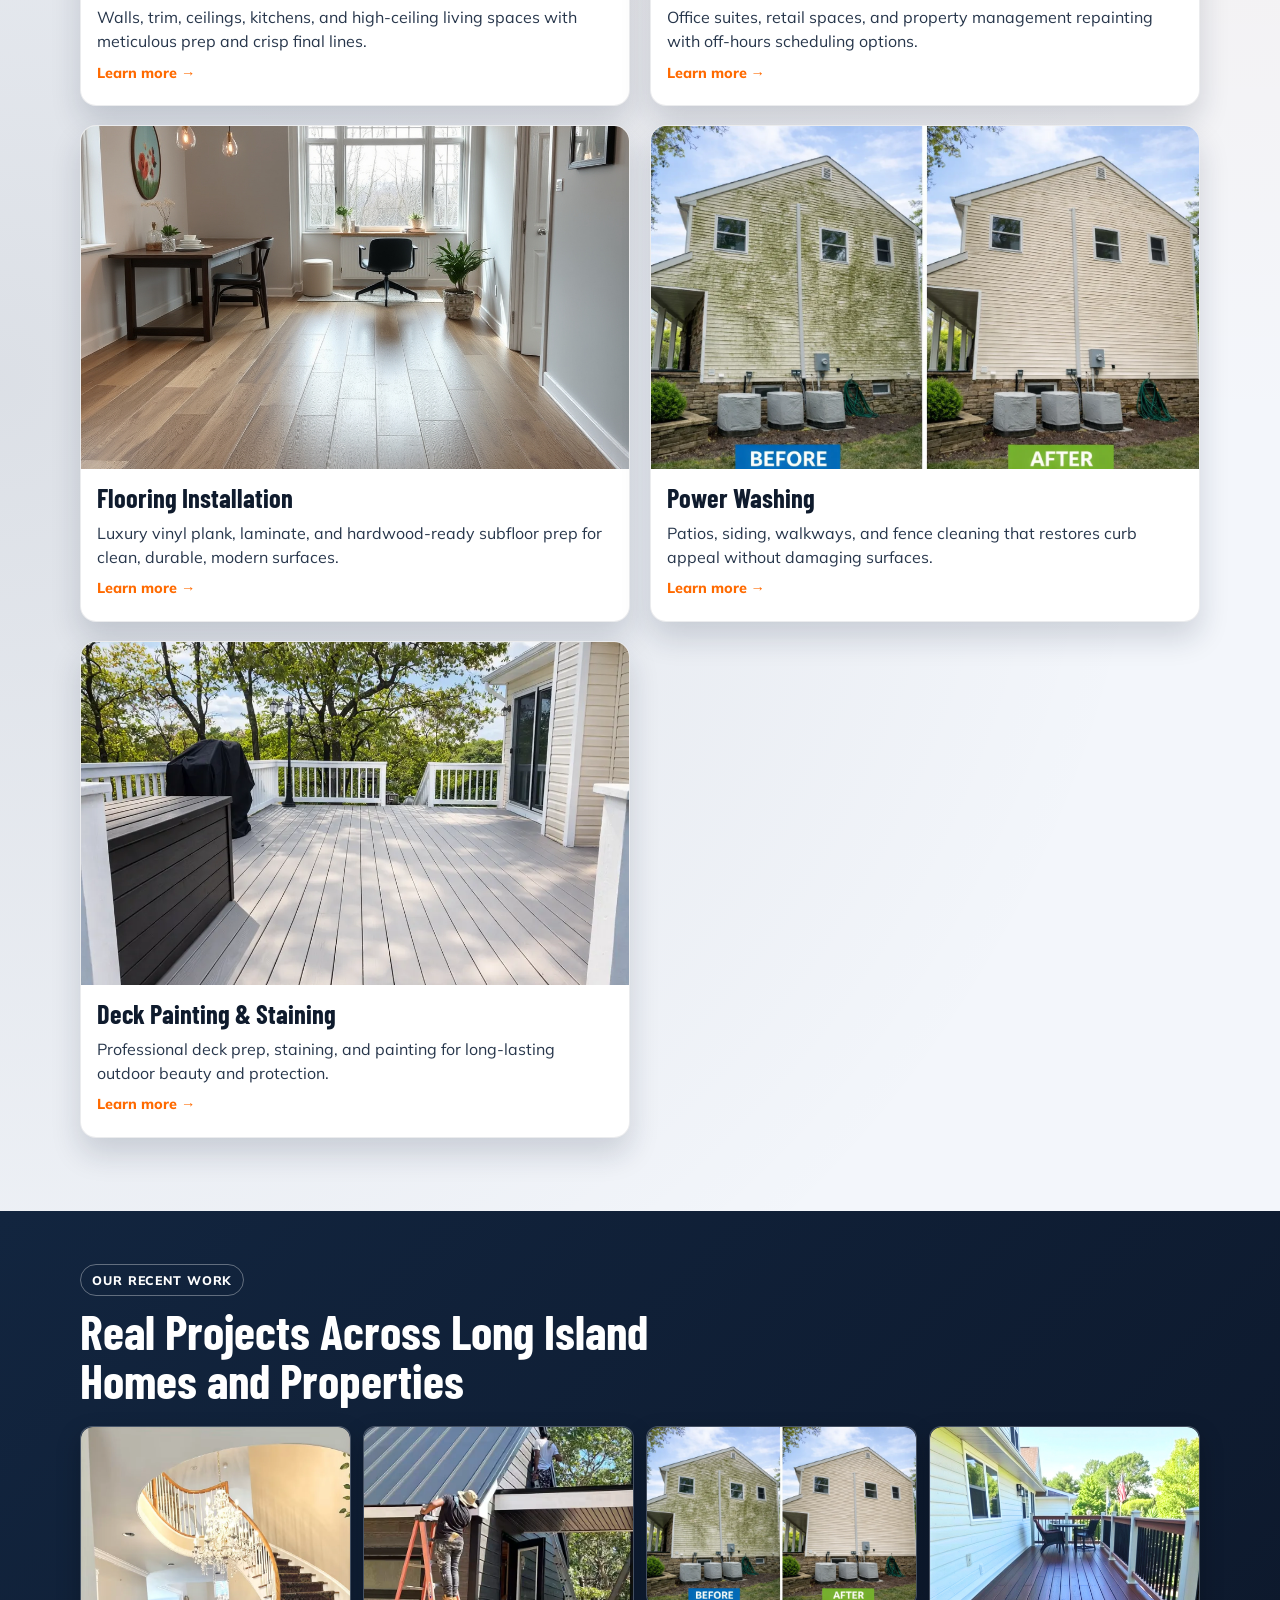
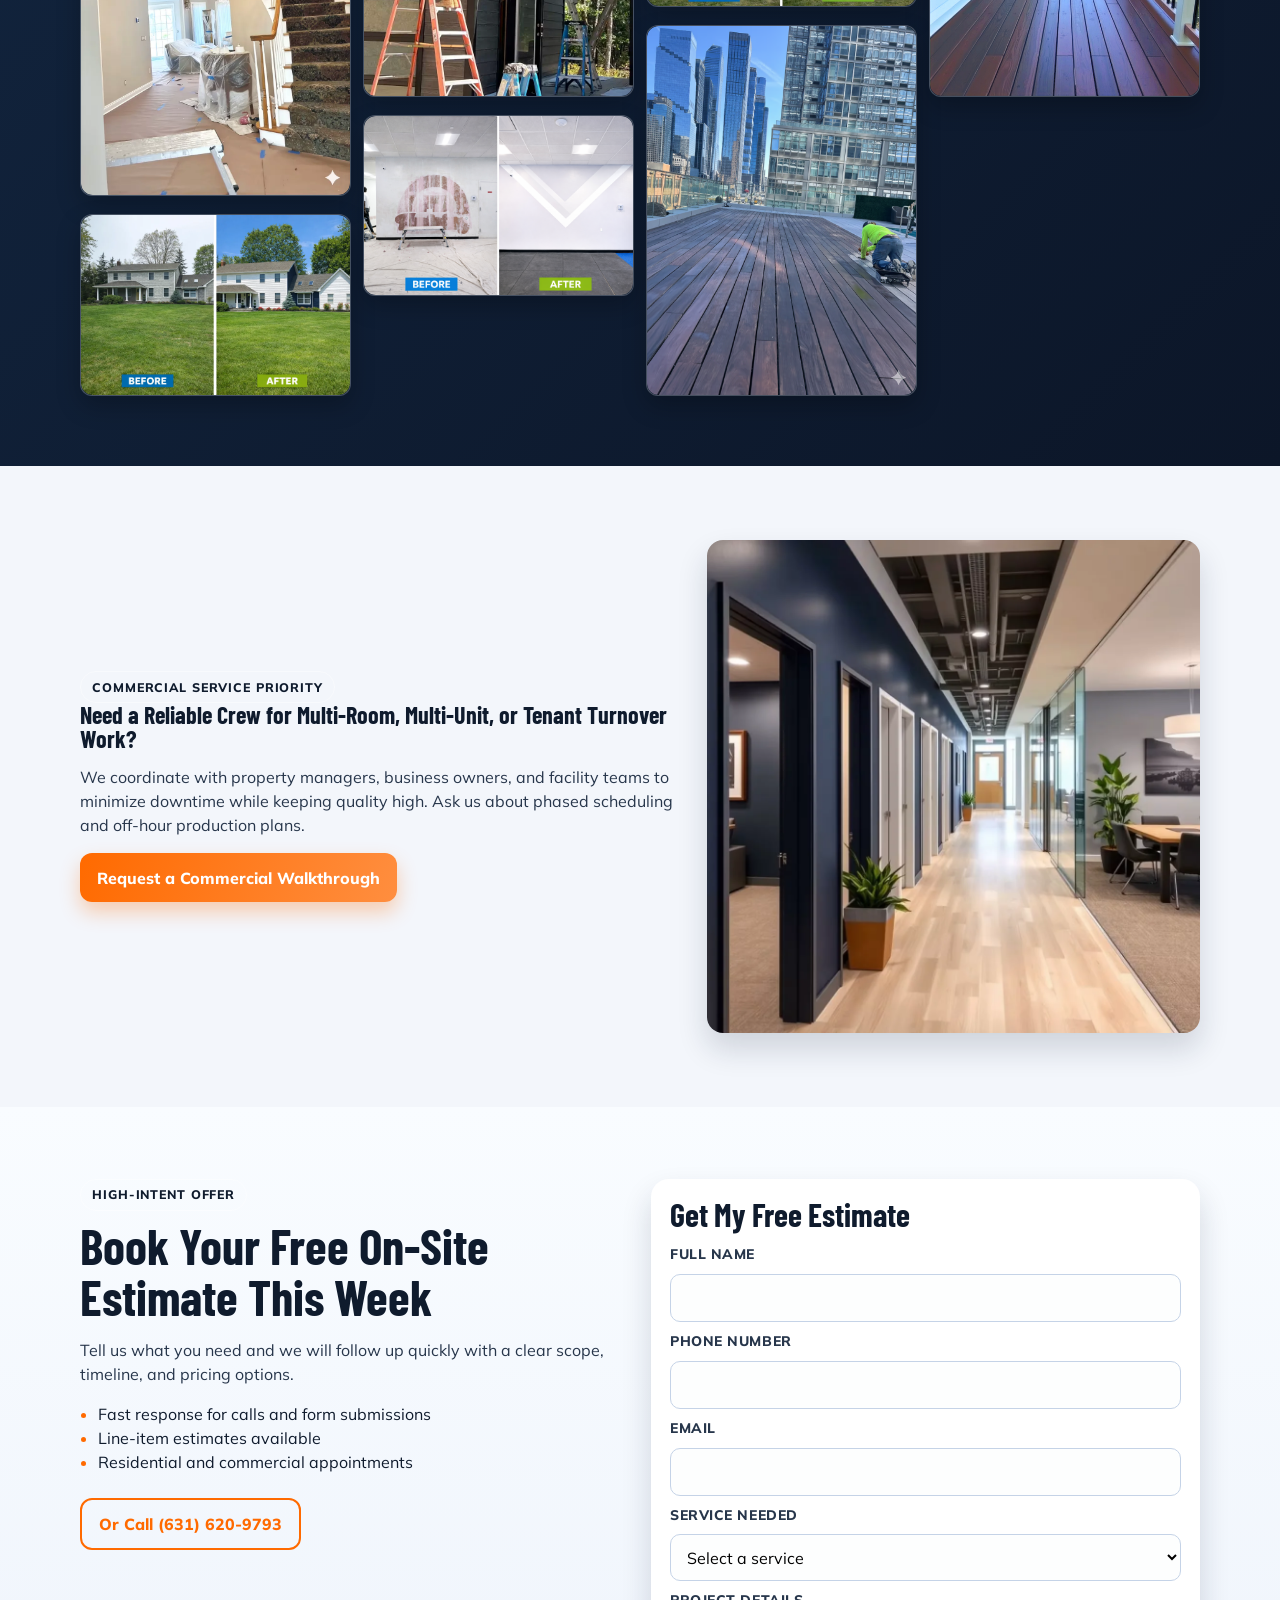
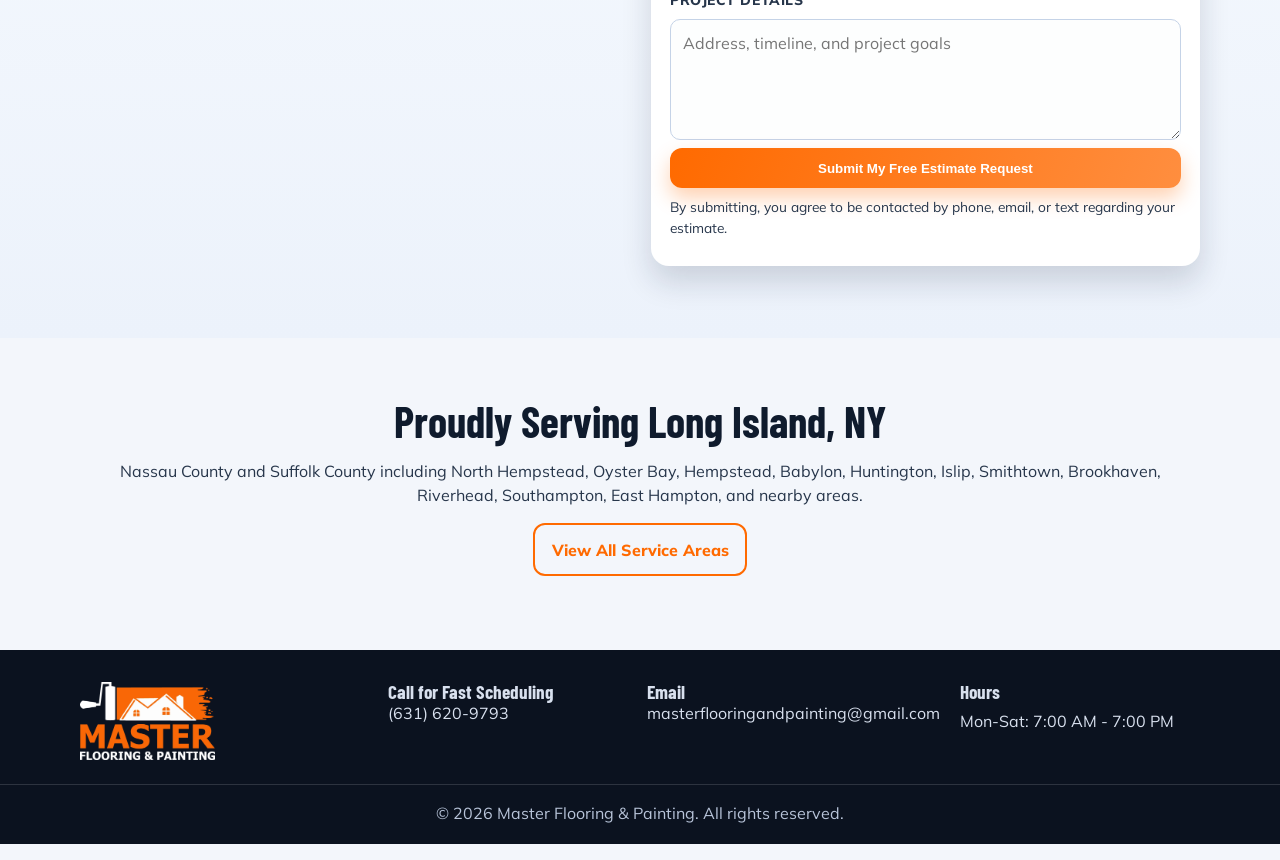
==== commit e9b8d3ad: "Add contact page and service areas page with header nav updates" ====
--- a/index.html
+++ b/index.html
@@ -42,8 +42,7 @@
         </div>
         <a href="#work">Recent Work</a>
         <a href="commercial-painting.html">Commercial</a>
-        <a href="reviews.html">Reviews</a>
-        <a href="#estimate">Free Estimate</a>
+        <a href="reviews.html">Reviews</a>`r`n        <a href="contact.html">Contact</a>`r`n        <a href="#estimate">Free Estimate</a>
       </nav>
       <a class="btn btn--primary" href="tel:+16316209793">Call Now</a>
     </div>
@@ -227,6 +226,7 @@
     <section class="service-area container">
       <h2>Proudly Serving Long Island, NY</h2>
       <p>Nassau County and Suffolk County including North Hempstead, Oyster Bay, Hempstead, Babylon, Huntington, Islip, Smithtown, Brookhaven, Riverhead, Southampton, East Hampton, and nearby areas.</p>
+      <a class="btn btn--ghost-dark" href="service-areas.html">View All Service Areas</a>
     </section>
   </main>
 
--- a/styles.css
+++ b/styles.css
@@ -1117,6 +1117,66 @@
   text-decoration: underline;
 }
 
+.locations-page {
+  background: linear-gradient(180deg, #f8fbff 0%, #edf3fb 100%);
+}
+
+.locations-intro {
+  padding-block: 4.2rem 2.1rem;
+}
+
+.locations-intro p {
+  color: var(--ink-soft);
+  max-width: 68ch;
+  margin: 0.8rem 0 0;
+}
+
+.locations-grid {
+  display: grid;
+  grid-template-columns: 1fr 1fr;
+  gap: 1.25rem;
+  padding-bottom: 3.2rem;
+}
+
+.county-card {
+  background: var(--white);
+  border: 1px solid rgba(15, 27, 45, 0.1);
+  border-radius: 16px;
+  box-shadow: 0 12px 26px rgba(15, 27, 45, 0.09);
+  padding: 1.05rem 1rem;
+}
+
+.county-card h2 {
+  font-size: clamp(1.6rem, 3.4vw, 2.2rem);
+  margin-bottom: 0.75rem;
+}
+
+.locations-list {
+  margin: 0;
+  padding-left: 1.2rem;
+  columns: 2;
+  column-gap: 1.45rem;
+}
+
+.locations-list li {
+  margin: 0 0 0.38rem;
+  color: var(--ink-soft);
+  break-inside: avoid;
+}
+
+.locations-cta {
+  background: linear-gradient(135deg, #12253f, #0c1628);
+  color: #fff;
+  text-align: center;
+  padding-block: 2.8rem;
+}
+
+.locations-cta p {
+  color: rgba(255, 255, 255, 0.86);
+  margin: 0.75rem auto 1.05rem;
+  max-width: 60ch;
+}
+
 /* â”€â”€ Responsive: service page elements â”€â”€â”€â”€â”€â”€â”€â”€â”€â”€â”€â”€â”€â”€â”€â”€â”€â”€â”€â”€â”€â”€â”€â”€â”€ */
 @media (max-width: 960px) {
   .service-detail__grid {
@@ -1133,6 +1193,14 @@
 
   .why-us-grid {
     grid-template-columns: repeat(2, 1fr);
+  }
+
+  .locations-grid {
+    grid-template-columns: 1fr;
+  }
+
+  .locations-list {
+    columns: 3;
   }
 }
 
@@ -1150,4 +1218,12 @@
   .service-hero__content {
     padding-block: 5rem 2.5rem;
   }
-}
+
+  .locations-intro {
+    padding-top: 3.2rem;
+  }
+
+  .locations-list {
+    columns: 2;
+  }
+}
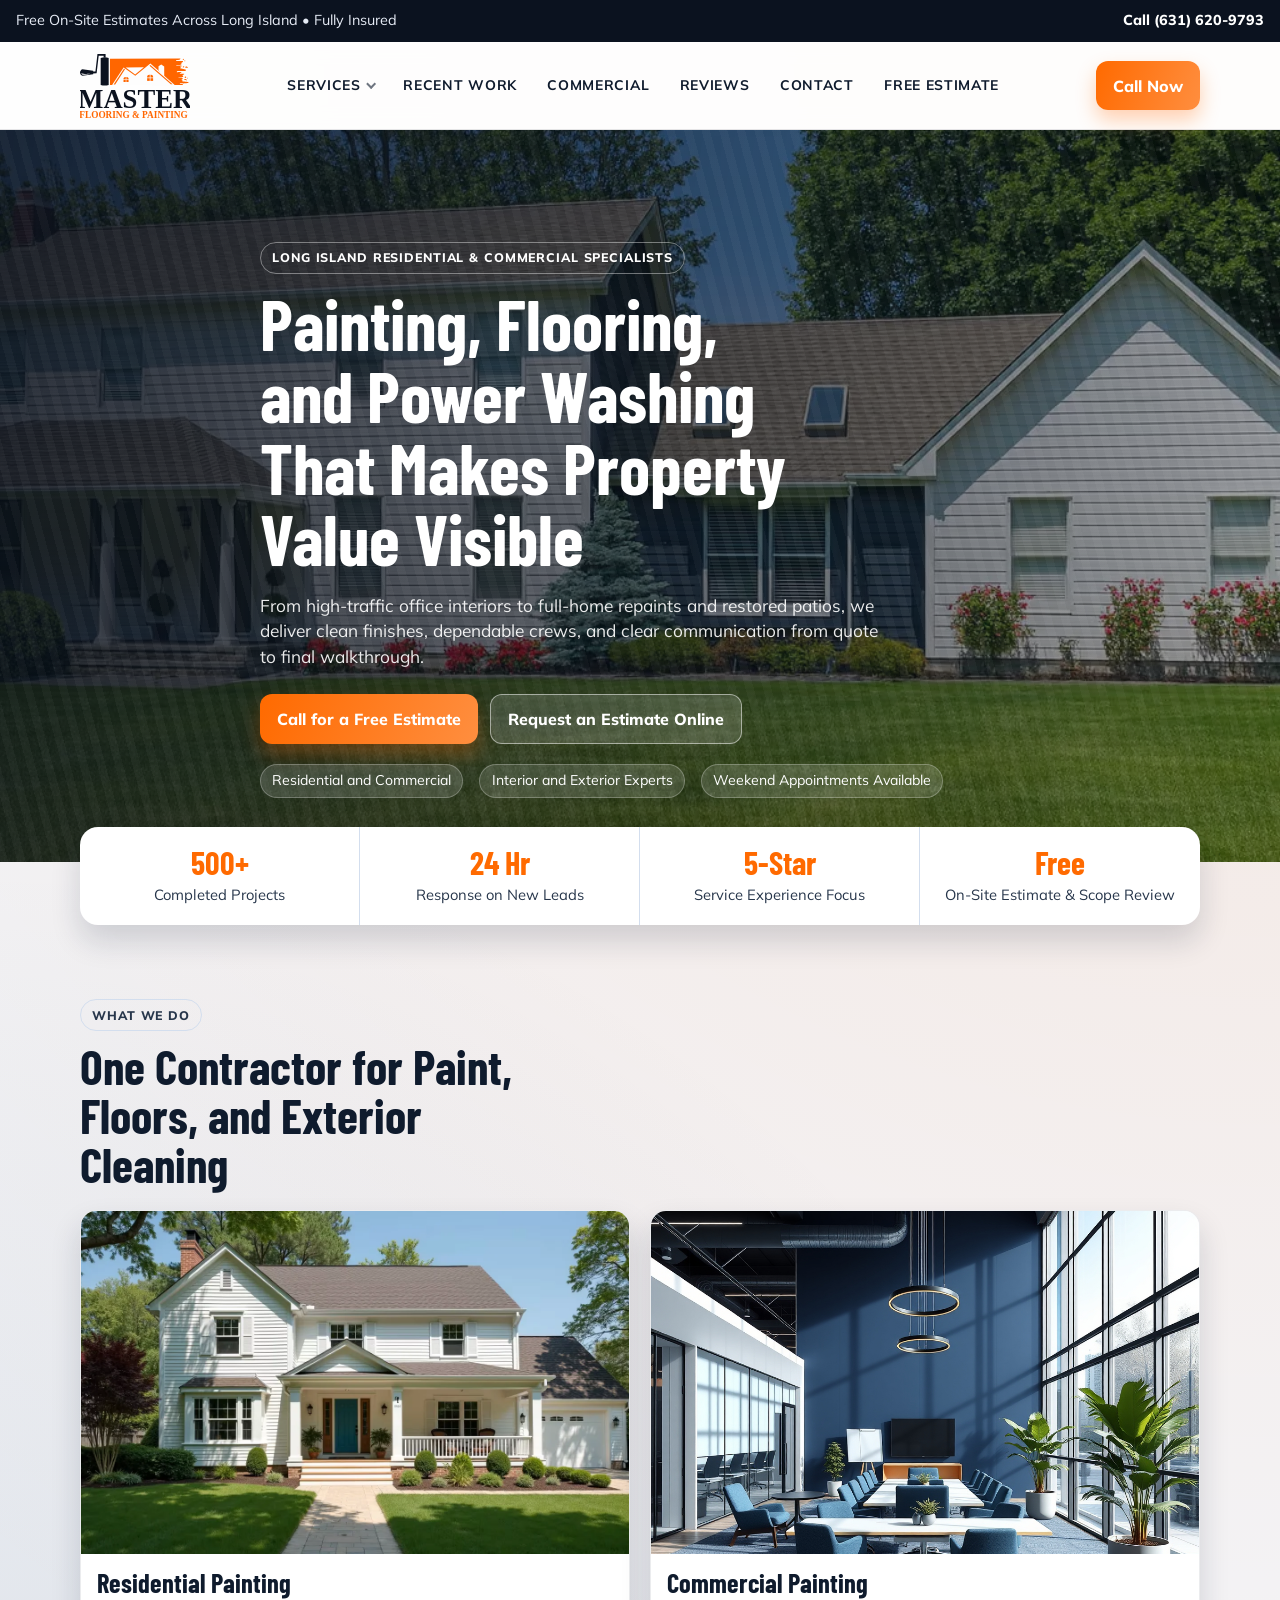
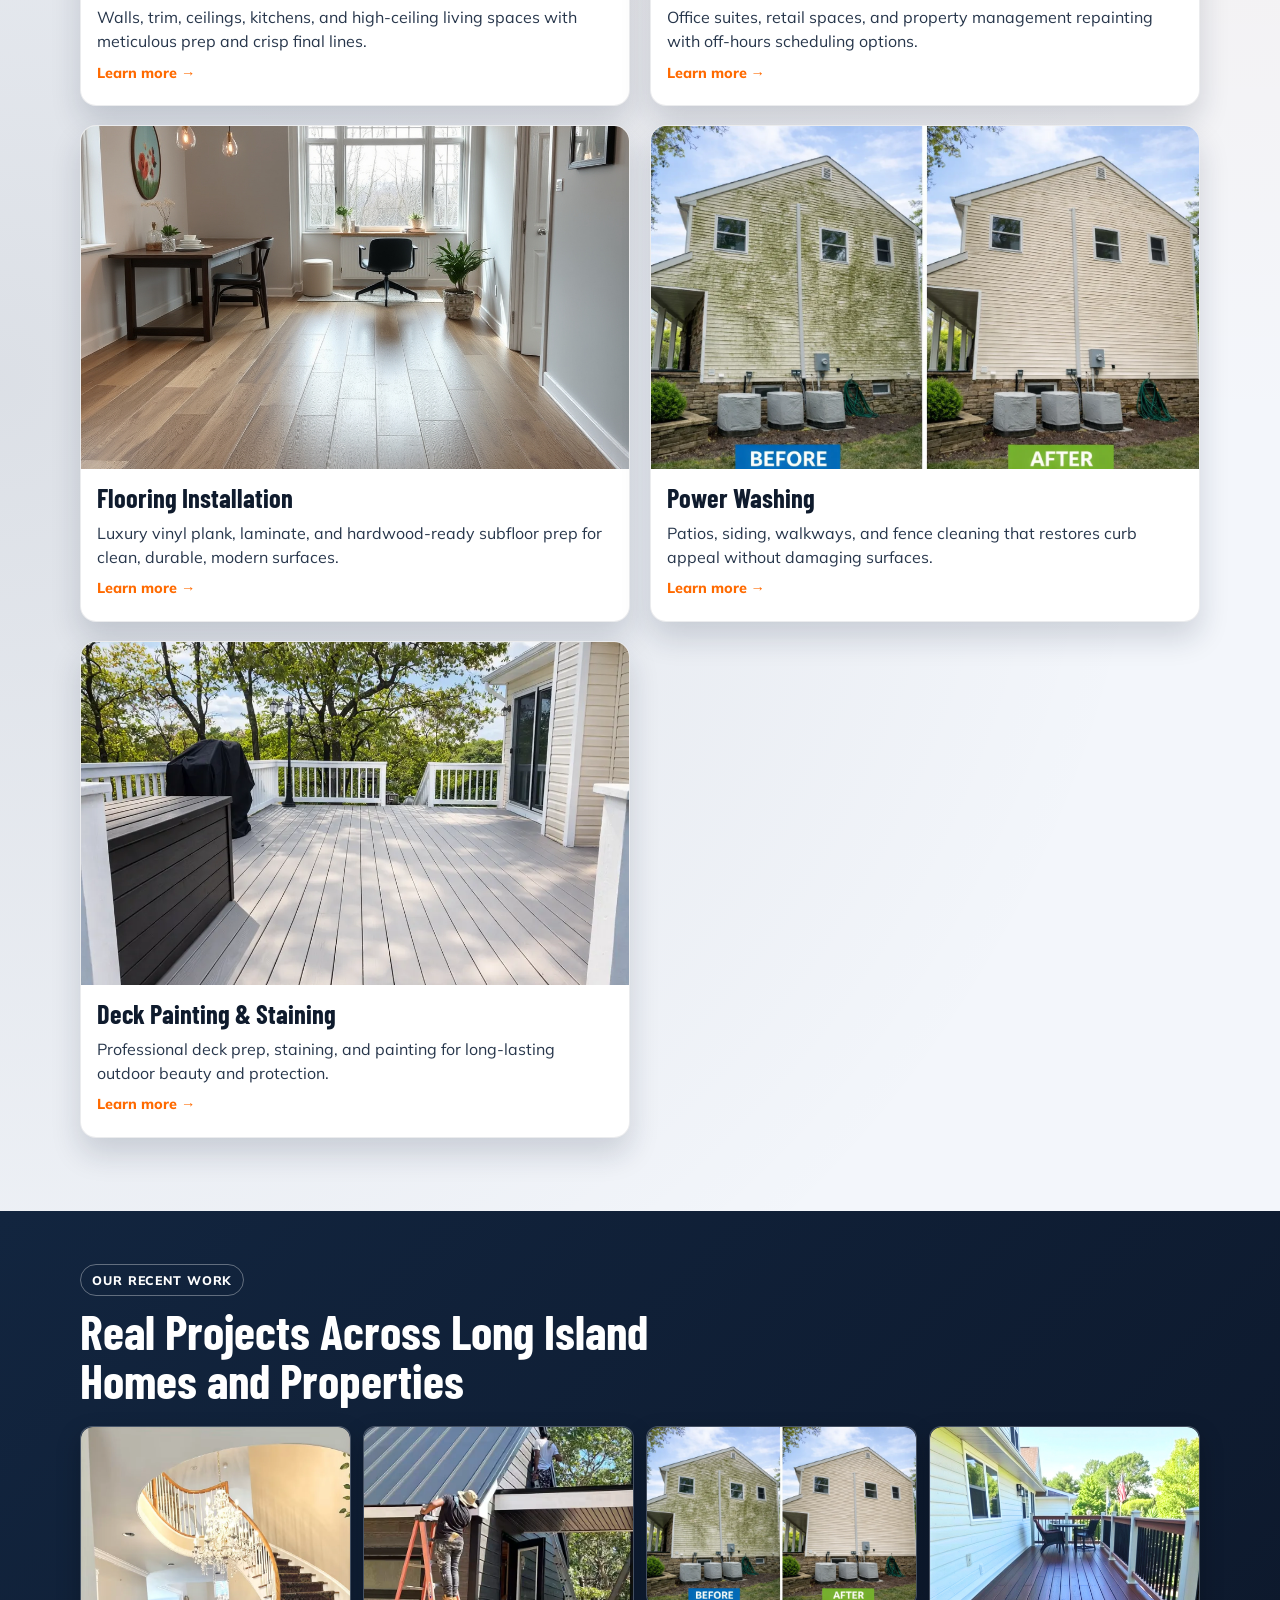
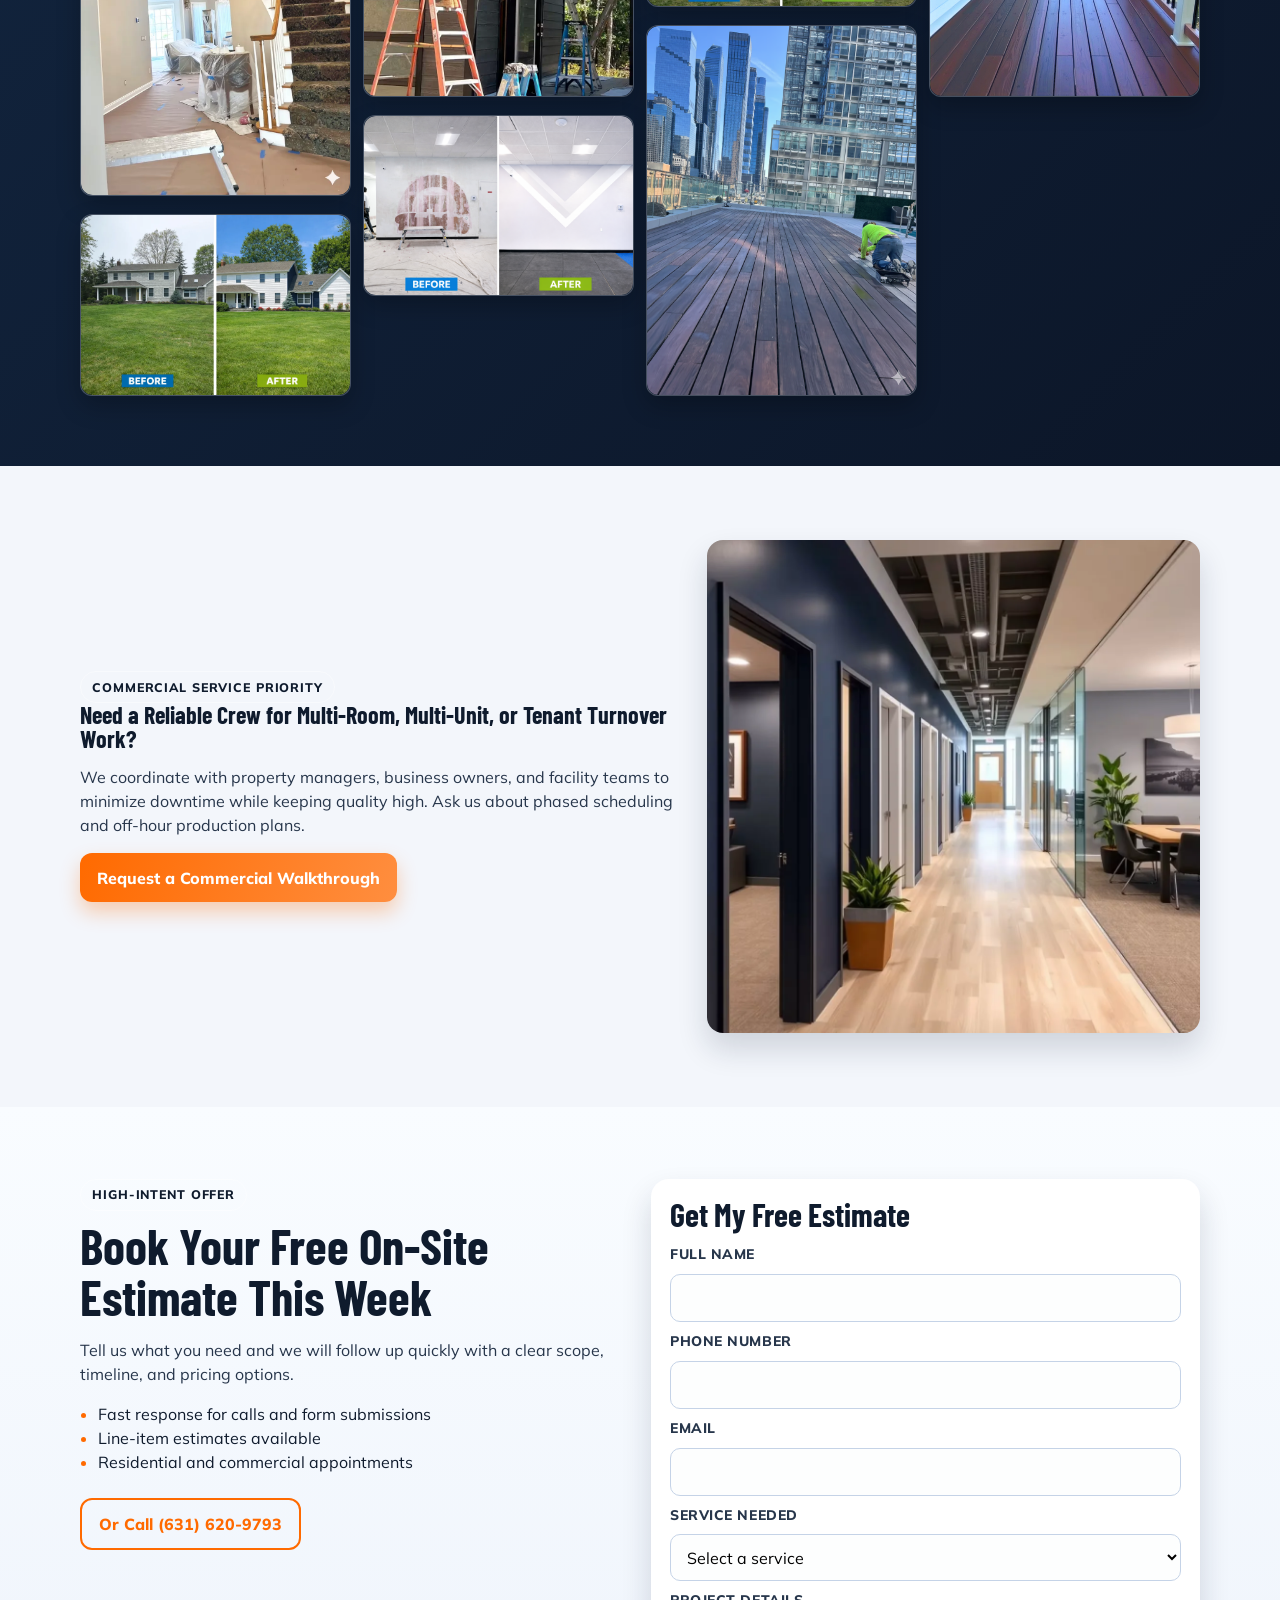
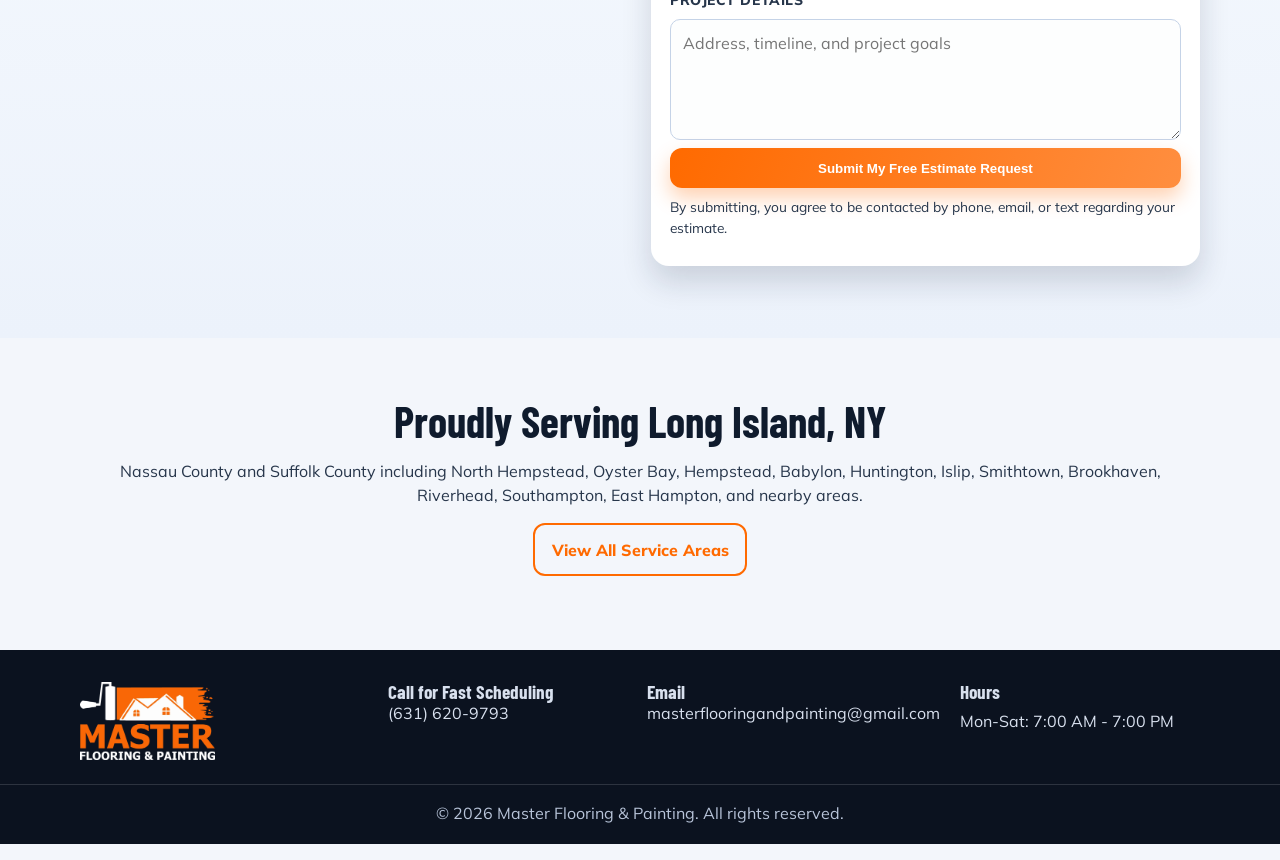
==== commit df9b8641: "Fix nav text artifacts around Contact links" ====
--- a/index.html
+++ b/index.html
@@ -42,7 +42,9 @@
         </div>
         <a href="#work">Recent Work</a>
         <a href="commercial-painting.html">Commercial</a>
-        <a href="reviews.html">Reviews</a>`r`n        <a href="contact.html">Contact</a>`r`n        <a href="#estimate">Free Estimate</a>
+        <a href="reviews.html">Reviews</a>
+        <a href="contact.html">Contact</a>
+        <a href="#estimate">Free Estimate</a>
       </nav>
       <a class="btn btn--primary" href="tel:+16316209793">Call Now</a>
     </div>
